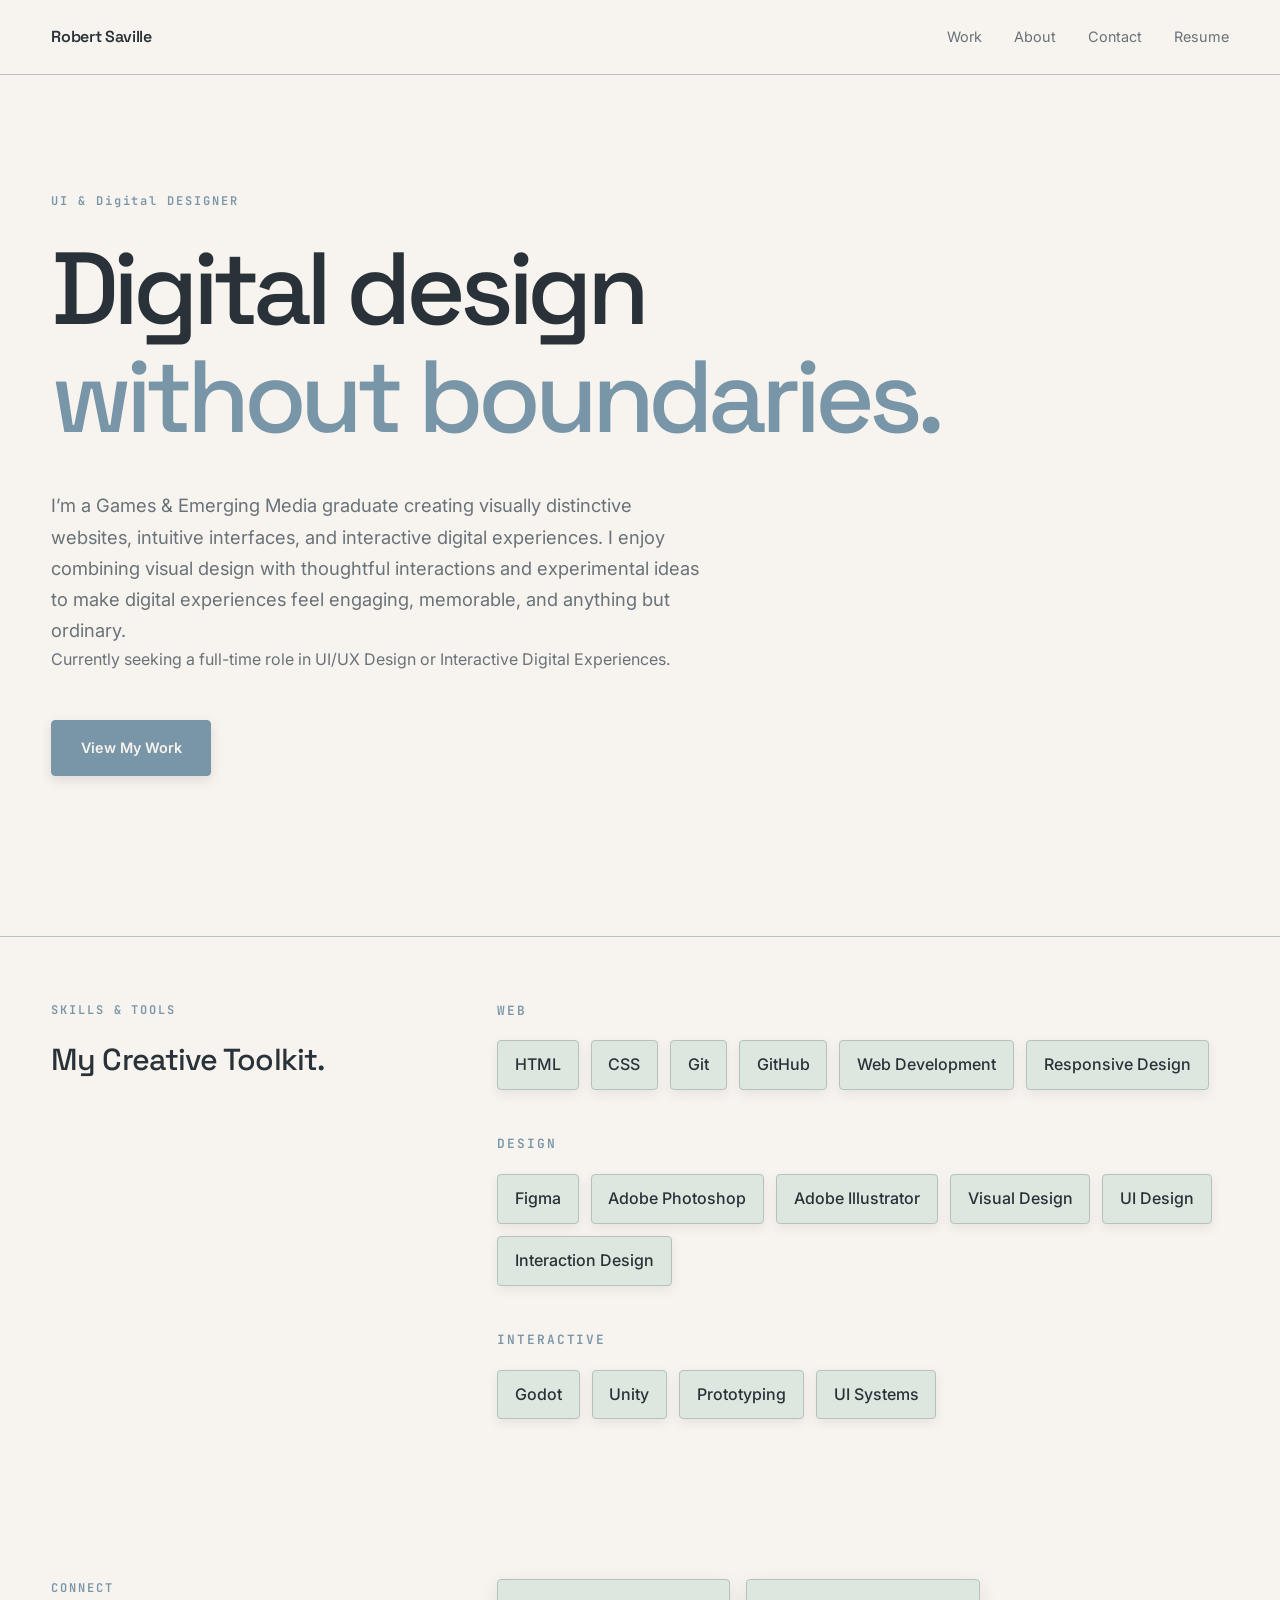
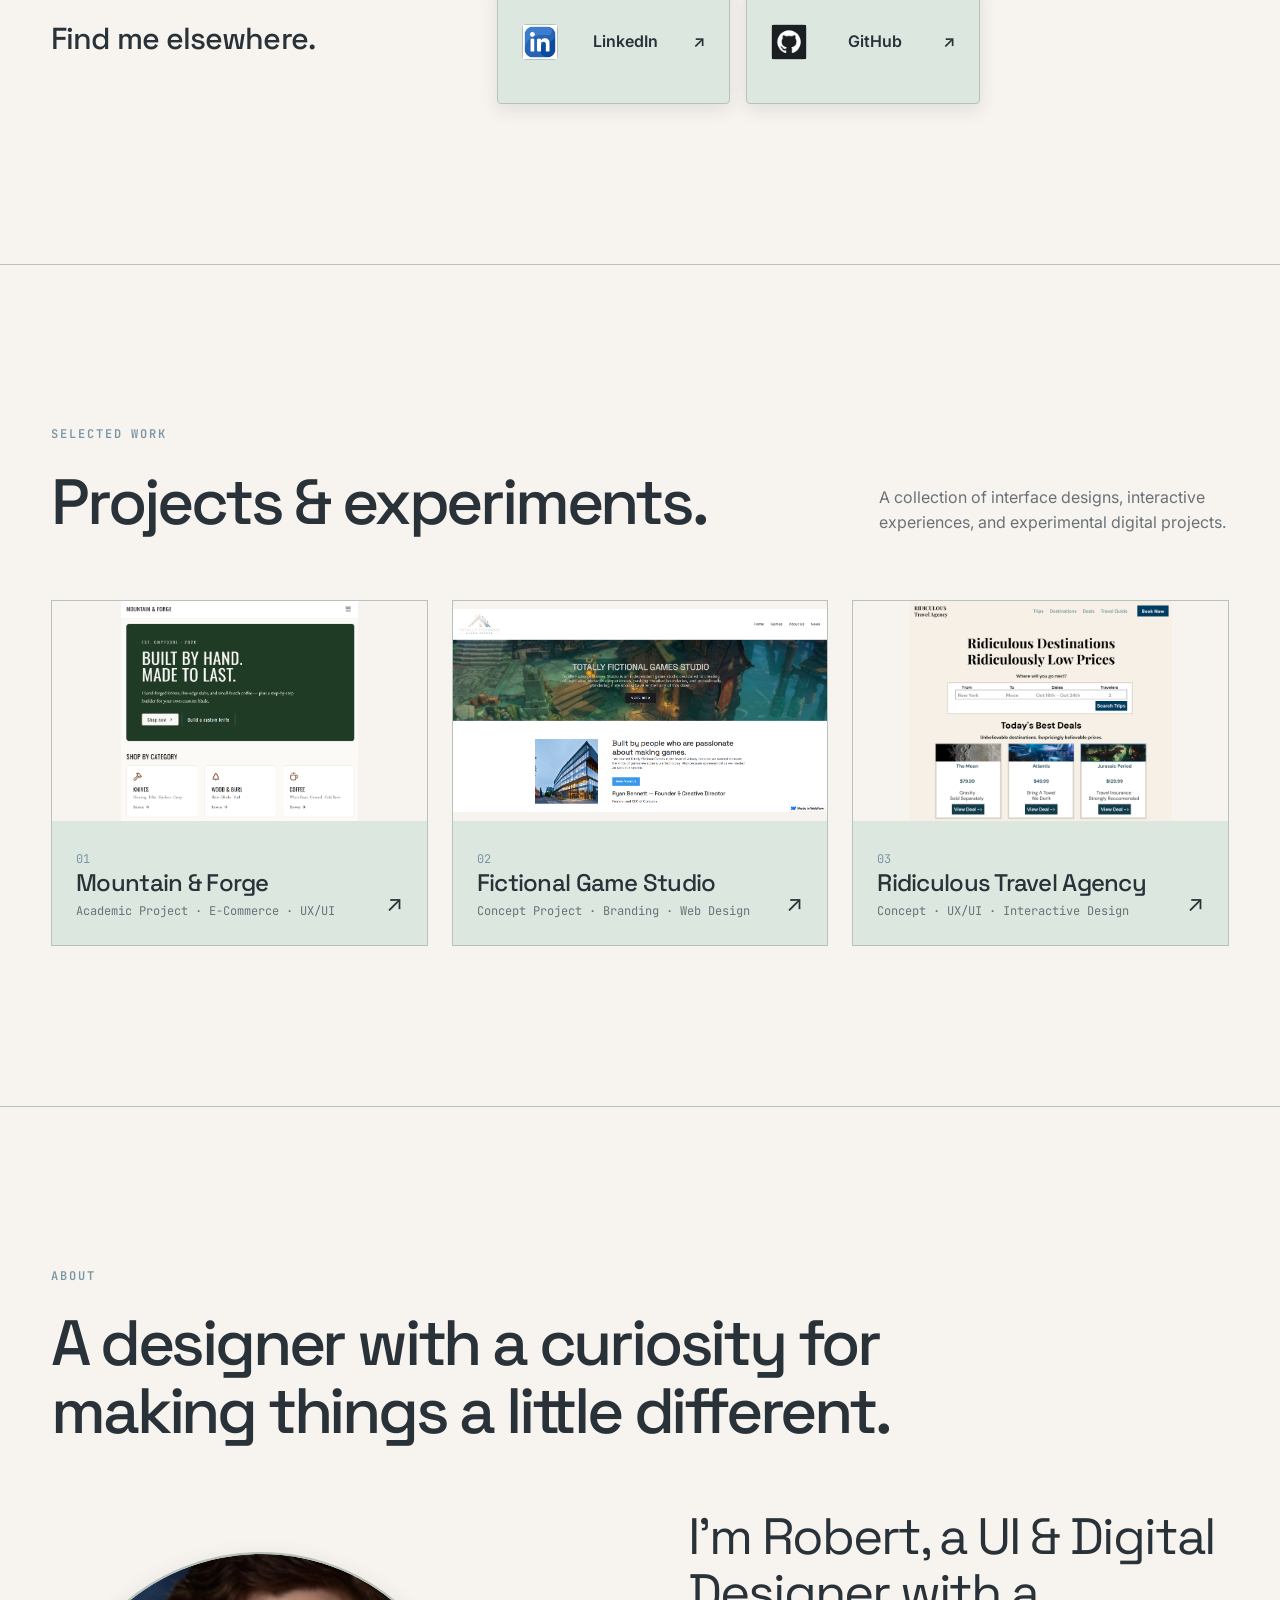
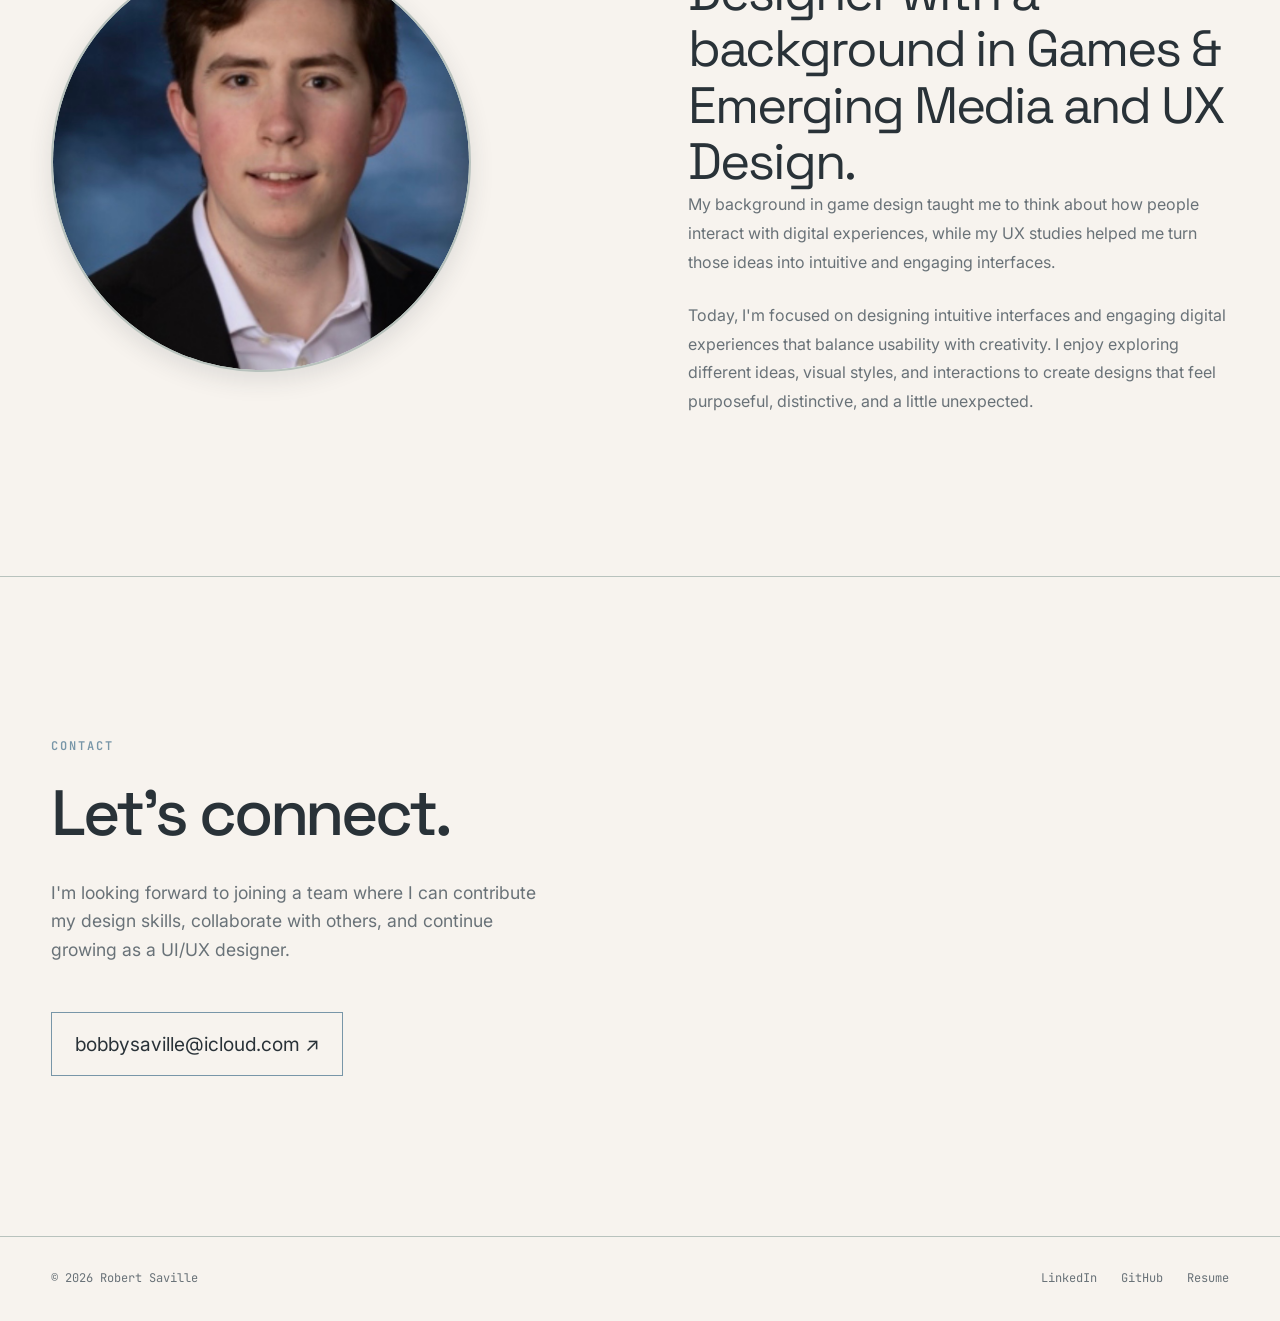
==== index.html @ 4c85213e "update sitewide" ====
<!DOCTYPE html>
<html lang="en">
<head>
    <meta charset="UTF-8">
    <meta name="viewport" content="width=device-width, initial-scale=1.0">

    <title>Robert Saville | UI & Digital Designer</title>

    <link rel="stylesheet" href="css/style.css">
</head>

<body>

    <!-- Navigation -->
    <header class="site-header">
        <nav class="nav">

            <a href="index.html" class="logo">
                Robert Saville
            </a>

            <div class="nav-links">
                <a href="#work">Work</a>
                <a href="#about">About</a>
                <a href="#contact">Contact</a>

                <a href="assets/Docs/Robert Saville Resume.docx.pdf"
                   target="_blank">
                    Resume
                </a>
            </div>

        </nav>
    </header>


    <main>

        <!-- =========================================
             HERO
             ========================================= -->

        <section class="hero">

            <div class="hero-content">

                <p class="eyebrow">
                    UI & Digital DESIGNER
                </p>

                <h1>
                    Digital design
                    <span>without boundaries.</span>
                </h1>

                <p class="hero-description">
                    I’m a Games & Emerging Media graduate creating visually distinctive websites, 
                    intuitive interfaces, and interactive digital experiences. I enjoy combining 
                    visual design with thoughtful interactions and experimental ideas to make digital 
                    experiences feel engaging, memorable, and anything but ordinary.
                </p>

                <p class="hero-availability">
                    Currently seeking a full-time role in UI/UX Design or Interactive Digital Experiences.
                </p>

                <div class="hero-actions">

                    <a href="#work" class="button button-primary">
                        View My Work
                    </a>

                </div>

            </div>

        </section>


        <!-- =========================================
             SKILLS / CONNECT
             ========================================= -->

        <section class="skills-connect">

            <div class="skills">

                <div class="skills-label">

                    <p class="eyebrow">
                        SKILLS & TOOLS
                    </p>

                    <h3>
                        My Creative Toolkit.
                    </h3>

                </div>


                <div class="skills-list">

                    <div class="skill-category">

                        <span class="skill-category-title">
                            WEB
                        </span>

                        <div class="skill-tags">
                            <span>HTML</span>
                            <span>CSS</span>
                            <span>Git</span>
                            <span>GitHub</span>
                            <span>Web Development</span>
                            <span>Responsive Design</span>
                        </div>

                    </div>


                    <div class="skill-category">

                        <span class="skill-category-title">
                            DESIGN
                        </span>

                        <div class="skill-tags">
                            <span>Figma</span>
                            <span>Adobe Photoshop</span>
                            <span>Adobe Illustrator</span>
                            <span>Visual Design</span>
                            <span>UI Design</span>
                            <span>Interaction Design</span>
                        </div>

                    </div>


                    <div class="skill-category">

                        <span class="skill-category-title">
                            INTERACTIVE
                        </span>

                        <div class="skill-tags">
                            <span>Godot</span>
                            <span>Unity</span>
                            <span>Prototyping</span>
                            <span>UI Systems</span>
                        </div>

                    </div>

                </div>

            </div>


            <!-- Connect -->

            <div class="connect">

                <div class="connect-intro">

                    <p class="eyebrow">
                        CONNECT
                    </p>

                    <h3>
                        Find me elsewhere.
                    </h3>

                </div>


                <div class="connect-links">

                    <a href="https://www.linkedin.com/in/bobby-saville/"
                       target="_blank"
                       rel="noopener noreferrer"
                       class="connect-card">

                        <span class="connect-icon">
                            <img src="assets/images/Image-Linkedin-Logo-Transparent.png"
                                 alt="LinkedIn">
                        </span>

                        <span class="connect-name">
                            LinkedIn
                        </span>

                        <span class="connect-arrow">
                            ↗
                        </span>

                    </a>


                    <a href="https://github.com/robert-saville"
                       target="_blank"
                       rel="noopener noreferrer"
                       class="connect-card">

                        <span class="connect-icon">
                            <img src="assets/images/github-6980894_960_720.png"
                                 alt="GitHub">
                        </span>

                        <span class="connect-name">
                            GitHub
                        </span>

                        <span class="connect-arrow">
                            ↗
                        </span>

                    </a>

                </div>

            </div>

        </section>


        <!-- =========================================
             SELECTED WORK
             ========================================= -->

        <section class="work" id="work">

            <div class="section-heading work-heading">

                <div>

                    <p class="eyebrow">
                        SELECTED WORK
                    </p>

                    <h2>
                        Projects & experiments.
                    </h2>

                </div>

                <p>
                    A collection of interface designs, interactive experiences, 
                    and experimental digital projects.
                </p>

            </div>


            <div class="project-grid">


                <!-- 01 — Mountain & Forge -->

                <a href="projects/blacksmith.html"
                   class="project-card">

                    <div class="work-project-image">
                        <img
                            src="assets/images/blacksmith/Screenshot 2026-09-09 153713.png"
                            alt="Mountain & Forge blacksmith website"
                        >
                    </div>

                    <div class="project-info">

                        <div>

                            <span class="project-index">
                                01
                            </span>

                            <h3>
                                Mountain & Forge
                            </h3>

                            <p>
                                Academic Project · E-Commerce · UX/UI
                            </p>

                        </div>

                        <span class="project-arrow">
                            ↗
                        </span>

                    </div>

                    <div class="project-hover">

                        <p>
                            A team-based academic project designing an
                            e-commerce experience for a local blacksmith,
                            focused on translating a traditional craft
                            business into a modern digital storefront.
                        </p>

                        <span>
                            View Case Study →
                        </span>

                    </div>

                </a>


                <!-- 02 — Fictional Game Studio -->

                <a href="projects/game-studio.html"
                   class="project-card">

                    <div class="work-project-image">
                        <img
                            src="assets/images/gamestudio/Screenshot 2026-09-14 151830.png"
                            alt="Totally Fictional Studios website"
                        >
                    </div>

                    <div class="project-info">

                        <div>

                            <span class="project-index">
                                02
                            </span>

                            <h3>
                                Fictional Game Studio
                            </h3>

                            <p>
                                Concept Project · Branding · Web Design
                            </p>

                        </div>

                        <span class="project-arrow">
                            ↗
                        </span>

                    </div>

                    <div class="project-hover">

                        <p>
                            A fictional game studio website exploring
                            brand identity, content structure, and how
                            a game company can express its personality
                            through an interactive web experience.
                        </p>

                        <span>
                            View Project →
                        </span>

                    </div>

                </a>


                
<!-- 03 — Ridiculous Travel Agency -->

<a href="projects/ridiculous-travel.html"
   class="project-card">

    <div class="work-project-image">
        <img
            src="assets/images/ridiculoustravel/Screenshot 2026-10-15 141537.png"
            alt="Ridiculous Travel Agency homepage featuring its playful travel website design"
            loading="lazy"
        >
    </div>

    <div class="project-info">

        <div>

            <span class="project-index">
                03
            </span>

            <h3>
                Ridiculous Travel Agency
            </h3>

            <p>
                Concept · UX/UI · Interactive Design
            </p>

        </div>

        <span class="project-arrow">
            ↗
        </span>

    </div>

    <div class="project-hover">

        <p>
            A playful travel website concept exploring
            how visual storytelling, unusual destinations,
            and interactive presentation can turn a simple
            travel site into an experience.
        </p>

        <span>
            Explore Project →
        </span>

    </div>

</a>


                <!-- 04 — College Observatory -->

                <a href="projects/observatory.html"
   class="project-card project-hidden">

                    <div class="work-project-image placeholder-stars">
                        <span>COMING SOON</span>
                    </div>

                    <div class="project-info">

                        <div>

                            <span class="project-index">
                                04
                            </span>

                            <h3>
                                College Observatory
                            </h3>

                            <p>
                                Web Concept · Information Design · Interactive Design
                            </p>

                        </div>

                        <span class="project-arrow">
                            ↗
                        </span>

                    </div>

                    <div class="project-hover">

                        <p>
                            A fictional college observatory website
                            exploring how astronomy, events, research,
                            and educational content can be organized
                            into an engaging public-facing experience.
                        </p>

                        <span>
                            Coming Soon →
                        </span>

                    </div>

                </a>


                <!-- 05 — Mission Control -->

                <a href="projects/mission-control.html"
   class="project-card project-hidden">

                    <div class="work-project-image placeholder-mission">
                        <span>COMING SOON</span>
                    </div>

                    <div class="project-info">

                        <div>

                            <span class="project-index">
                                05
                            </span>

                            <h3>
                                Mission Control
                            </h3>

                            <p>
                                Experimental · Dashboard · Interactive UI
                            </p>

                        </div>

                        <span class="project-arrow">
                            ↗
                        </span>

                    </div>

                    <div class="project-hover">

                        <p>
                            An experimental mission-control interface
                            exploring complex information, system states,
                            and interactive dashboard design.
                        </p>

                        <span>
                            Coming Soon →
                        </span>

                    </div>

                </a>


                <!-- 06 — In Development -->

                <a href="projects/upcoming.html"
   class="project-card project-hidden">

                    <div class="work-project-image placeholder-upcoming">
                        <span>IN DEVELOPMENT</span>
                    </div>

                    <div class="project-info">

                        <div>

                            <span class="project-index">
                                06
                            </span>

                            <h3>
                                Next Project
                            </h3>

                            <p>
                                Currently In Development
                            </p>

                        </div>

                        <span class="project-arrow">
                            +
                        </span>

                    </div>

                    <div class="project-hover">

                        <p>
                            Another project is currently
                            being developed. Check back soon.
                        </p>

                        <span>
                            In Development
                        </span>

                    </div>

                </a>


            </div>

        </section>


        <!-- =========================================
             ABOUT
             ========================================= -->

        <section class="about" id="about">

            <div class="section-heading">

                <p class="eyebrow">
                    ABOUT
                </p>

                <h2>
                    A designer with a curiosity for making things a little different.
                </h2>

            </div>


            <div class="about-content">

                <div class="about-image">

                    <img
                        src="assets/images/66edaa89-253a-4eec-8544-f1ea20b9cd88.jpg"
                        alt="Robert Saville"
                    >

                </div>


                <div class="about-copy">

                    <p class="about-lead">
                        I'm Robert, a UI & Digital Designer with a background in
                        Games & Emerging Media and UX Design.
                    </p>

                    <div class="about-text">

                        <p>
                            My background in game design taught me to think
                            about how people interact with digital experiences,
                            while my UX studies helped me turn those ideas into
                            intuitive and engaging interfaces.
                        </p>

                        <p>
                            Today, I'm focused on designing intuitive interfaces 
                            and engaging digital experiences that balance usability 
                            with creativity. I enjoy exploring different ideas, visual 
                            styles, and interactions to create designs that feel purposeful, 
                            distinctive, and a little unexpected.
                        </p>

                    </div>

                </div>

            </div>

        </section>


        <!-- =========================================
             CONTACT
             ========================================= -->

        <section class="contact" id="contact">

            <p class="eyebrow">
                CONTACT
            </p>

            <h2>
                Let's connect.
            </h2>

            <p>
                I'm looking forward to joining a team where I can 
                contribute my design skills, collaborate with others, 
                and continue growing as a UI/UX designer.
            </p>

            <a href="mailto:bobbysaville@icloud.com"
               class="contact-link">

                bobbysaville@icloud.com ↗

            </a>

        </section>

    </main>


    <!-- =========================================
         FOOTER
         ========================================= -->

    <footer class="site-footer">

        <p>
            © 2026 Robert Saville
        </p>

        <div>

            <a href="https://www.linkedin.com/in/bobby-saville/"
               target="_blank">
                LinkedIn
            </a>

            <a href="https://github.com/robert-saville"
               target="_blank">
                GitHub
            </a>

            <a href="assets/Docs/Robert Saville Resume.docx.pdf"
               target="_blank">
                Resume
            </a>

        </div>

    </footer>


    <script src="js/script.js"></script>

</body>
</html>
---- css/style.css ----
/* =========================================
   ROBERT SAVILLE — PORTFOLIO
   Global Styles
   ========================================= */

/* ---------- Fonts ---------- */

@import url('https://fonts.googleapis.com/css2?family=Inter:wght@400;500;600;700&family=JetBrains+Mono:wght@400;500;600&family=Space+Grotesk:wght@400;500;600;700&display=swap');


/* ---------- Color System ---------- */

:root {
    --background: #F7F3EE;
    --background-secondary: #DCE7DF;
    --card: #DCE7DF;
    --card-hover: #B9A9C9;

    --text-primary: #293238;
    --text-secondary: #697278;

    --accent: #7896A8;
    --accent-hover: #B9A9C9;

    --warm-accent: #C98F7A;

    --border: #B8C2BD;
    --border-hover: #7896A8;

    --project-popup: #F0ECE6;
    --project-popup-text: #293238;
    --project-popup-border: #B8C2BD;
}


/* ---------- Reset ---------- */

* {
    margin: 0;
    padding: 0;
    box-sizing: border-box;
}

html {
    scroll-behavior: smooth;
}

body {
    background: var(--background);
    color: var(--text-primary);
    font-family: 'Inter', sans-serif;
    line-height: 1.6;
}

a {
    color: inherit;
    text-decoration: none;
}

img {
    display: block;
    max-width: 100%;
}


/* ---------- Global Typography ---------- */

h1,
h2,
h3 {
    font-family: 'Space Grotesk', sans-serif;
    color: var(--text-primary);
    line-height: 1.05;
    font-weight: 500;
}

h1 {
    font-size: clamp(3.5rem, 8vw, 8rem);
    letter-spacing: -0.06em;
}

h2 {
    font-size: clamp(2.5rem, 5vw, 5rem);
    letter-spacing: -0.05em;
}

h3 {
    font-size: 1.5rem;
    letter-spacing: -0.03em;
}

p {
    color: var(--text-secondary);
}

.eyebrow {
    margin-bottom: 1.5rem;
    color: var(--accent);

    font-family: 'JetBrains Mono', monospace;
    font-size: 0.75rem;
    font-weight: 600;

    letter-spacing: 0.16em;
}


/* =========================================
   NAVIGATION
   ========================================= */

.site-header {
    position: fixed;
    top: 0;
    left: 0;

    z-index: 1000;

    width: 100%;
    padding: 1.5rem 4vw;

    background: rgba(247, 243, 238, 0.9);

    backdrop-filter: blur(16px);

    border-bottom: 1px solid var(--border);
}

.nav {
    display: flex;
    align-items: center;
    justify-content: space-between;

    max-width: 1600px;
    margin: 0 auto;
}

.logo {
    font-family: 'Space Grotesk', sans-serif;

    font-size: 1rem;
    font-weight: 600;

    letter-spacing: -0.02em;
}

.nav-links {
    display: flex;
    gap: 2rem;
}

.nav-links a {
    color: var(--text-secondary);
    font-size: 0.9rem;

    transition:
        color 0.25s ease,
        transform 0.25s ease;
}

.nav-links a:hover {
    color: var(--text-primary);
    transform: translateY(-1px);
}


/* =========================================
   GENERAL SECTIONS
   ========================================= */

section {
    max-width: 1600px;
    margin: 0 auto;

    padding: 10rem 4vw;

    border-top: 1px solid var(--border);
}

.hero {
    border-top: none;
}


/* =========================================
   HERO
   ========================================= */

.hero {
    min-height: 100vh;

    display: flex;
    align-items: center;

    padding-top: 12rem;
}

.hero-content {
    max-width: 1100px;
}

.hero h1 {
    max-width: 1100px;
}

.hero h1 span {
    display: block;
    color: var(--accent);
}

.hero-description {
    max-width: 650px;

    margin-top: 2.5rem;

    font-size: 1.15rem;
    line-height: 1.7;
}

.hero-actions {
    display: flex;
    gap: 1rem;

    margin-top: 3rem;
}


/* =========================================
   HERO BUTTONS
   ========================================= */

.button {
    display: inline-flex;

    align-items: center;
    justify-content: center;

    min-width: 160px;
    min-height: 52px;

    padding: 0.95rem 1.5rem;

    background: var(--card);

    border: 1px solid var(--border);
    border-radius: 4px;

    color: var(--text-primary);

    font-family: 'Inter', sans-serif;
    font-size: 0.9rem;
    font-weight: 600;

    box-shadow:
        0 4px 12px rgba(41, 50, 56, 0.12);

    transition:
        background 0.25s ease,
        border-color 0.25s ease,
        color 0.25s ease,
        transform 0.25s ease,
        box-shadow 0.25s ease;
}

.button:hover {
    transform: translateY(-3px);

    border-color: var(--accent);

    background: var(--card-hover);

    box-shadow:
        0 8px 20px rgba(41, 50, 56, 0.18);
}

.button-primary {
    background: var(--accent);

    color: var(--background);

    border-color: var(--accent);
}

.button-primary:hover {
    background: var(--accent-hover);

    border-color: var(--accent-hover);

    color: var(--text-primary);
}

.button-secondary {
    background: var(--card);

    color: var(--text-primary);
}

.button-secondary:hover {
    background: var(--card-hover);

    border-color: var(--accent);

    color: var(--text-primary);
}


/* =========================================
   SECTION HEADINGS
   ========================================= */

.section-heading {
    margin-bottom: 4rem;
}

.section-heading h2 {
    max-width: 850px;
}


/* =========================================
   SKILLS / CONNECT WRAPPER
   ========================================= */

.skills-connect {
    padding-top: 0;
}


/* =========================================
   SKILLS
   ========================================= */

.skills {
    display: grid;

    grid-template-columns: 1fr 2fr;

    gap: 5rem;

    margin-top: 0;

    padding-top: 4rem;
}

.skills-label h3 {
    font-size: 1.9rem;

    letter-spacing: -0.03em;
}

.skills-list {
    display: flex;

    flex-direction: column;

    gap: 2.75rem;
}

.skill-category-title {
    display: block;

    margin-bottom: 1.2rem;

    color: var(--accent);

    font-family: 'JetBrains Mono', monospace;

    font-size: 0.8rem;
    font-weight: 600;

    letter-spacing: 0.15em;
}

.skill-tags {
    display: flex;

    flex-wrap: wrap;

    gap: 0.75rem;
}

.skill-tags span {
    display: inline-flex;

    align-items: center;
    justify-content: center;

    min-height: 46px;

    padding: 0.7rem 1.05rem;

    background: var(--card);

    border: 1px solid var(--border);

    border-radius: 4px;

    color: var(--text-primary);

    font-size: 1rem;
    font-weight: 500;

    box-shadow:
        0 4px 12px rgba(41, 50, 56, 0.08);

    transition:
        background 0.25s ease,
        border-color 0.25s ease,
        color 0.25s ease,
        transform 0.25s ease,
        box-shadow 0.25s ease;
}

.skill-tags span:hover {
    background: var(--card-hover);

    border-color: var(--accent);

    color: var(--text-primary);

    transform: translateY(-2px);

    box-shadow:
        0 7px 16px rgba(41, 50, 56, 0.14);
}


/* =========================================
   CONNECT
   ========================================= */

.connect {
    display: grid;

    grid-template-columns: 1fr 2fr;

    gap: 5rem;

    margin-top: 6rem;

    padding-top: 4rem;
}

.connect h3 {
    font-size: 1.9rem;

    letter-spacing: -0.03em;
}

.connect-links {
    display: grid;

    grid-template-columns: repeat(3, 1fr);

    gap: 1rem;
}

.connect-links a {
    min-height: 125px;

    display: flex;

    align-items: center;
    justify-content: space-between;

    padding: 1.5rem;

    background: var(--card);

    border: 1px solid var(--border);

    border-radius: 4px;

    color: var(--text-primary);

    font-size: 1rem;
    font-weight: 600;

    box-shadow:
        0 6px 18px rgba(41, 50, 56, 0.10);

    transition:
        background 0.25s ease,
        border-color 0.25s ease,
        color 0.25s ease,
        transform 0.25s ease,
        box-shadow 0.25s ease;
}

.connect-links a:hover {
    background: var(--card-hover);

    border-color: var(--accent);

    color: var(--text-primary);

    transform: translateY(-3px);

    box-shadow:
        0 10px 24px rgba(41, 50, 56, 0.16);
}


/* ---------- Connect Icons ---------- */

.connect-icon {
    width: 36px;
    height: 36px;

    display: flex;

    align-items: center;
    justify-content: center;

    background: var(--background);

    border: 1px solid var(--border);

    border-radius: 4px;

    color: var(--accent);

    font-family: 'JetBrains Mono', monospace;

    font-size: 0.7rem;
}


/* =========================================
   SELECTED WORK
   ========================================= */

.work-heading {
    display: flex;

    align-items: flex-end;
    justify-content: space-between;

    gap: 3rem;
}

.work-heading > p {
    max-width: 350px;
}


/* ---------- Project Grid ---------- */

.project-grid {
    display: grid;

    grid-template-columns: repeat(3, minmax(0, 1fr));

    gap: 1.5rem;

    width: 100%;
}

.project-card {
    position: relative;

    display: block;

    min-width: 0;

    overflow: hidden;

    background: var(--card);

    border: 1px solid var(--border);

    transition:
        border-color 0.25s ease,
        transform 0.25s ease;
}

.project-card:hover {
    border-color: var(--accent);
}


/* ---------- Homepage Project Images ---------- */

.work-project-image {
    position: relative;

    width: 100%;
    height: 220px;

    overflow: hidden;

    display: flex;

    align-items: center;
    justify-content: center;

    background: var(--background);

    transition:
        transform 0.6s cubic-bezier(0.2, 0.7, 0.2, 1);
}

.work-project-image img {
    width: 100%;
    height: 100%;

    display: block;

    object-fit: contain;
}

.project-card:hover .work-project-image {
    transform: scale(1.025);
}


/* ---------- Project Info ---------- */

.project-info {
    position: relative;

    z-index: 2;

    display: flex;

    align-items: flex-end;
    justify-content: space-between;

    padding: 1.5rem;

    background: var(--card);
}

.project-index {
    color: var(--accent);

    font-family: 'JetBrains Mono', monospace;

    font-size: 0.75rem;
}

.project-info p {
    margin-top: 0.4rem;

    font-family: 'JetBrains Mono', monospace;

    font-size: 0.75rem;
}

.project-arrow {
    font-size: 1.4rem;

    transition:
        transform 0.25s ease;
}

.project-card:hover .project-arrow {
    transform: translate(3px, -3px);
}


/* =========================================
   PROJECT HOVER POPUP
   ========================================= */

.project-hover {
    position: absolute;

    left: 1rem;
    right: 1rem;
    bottom: 5.5rem;

    z-index: 5;

    max-width: 400px;

    padding: 1.5rem;

    background: var(--project-popup);

    border: 1px solid var(--project-popup-border);

    border-radius: 4px;

    box-shadow:
        0 12px 30px rgba(41, 50, 56, 0.18);

    backdrop-filter: blur(12px);

    opacity: 0;

    transform: translateY(12px);

    transition:
        opacity 0.3s ease,
        transform 0.3s ease;
}

.project-card:hover .project-hover {
    opacity: 1;

    transform: translateY(0);
}

.project-hover p {
    margin-bottom: 1rem;

    color: var(--project-popup-text);

    font-size: 0.85rem;

    line-height: 1.6;
}

.project-hover span {
    color: var(--warm-accent);

    font-family: 'JetBrains Mono', monospace;

    font-size: 0.75rem;
    font-weight: 600;
}


/* ---------- Project Placeholders ---------- */

.placeholder-blacksmith {
    background:
        linear-gradient(
            135deg,
            #C98F7A,
            #DCE7DF
        );
}

.placeholder-game {
    background:
        linear-gradient(
            135deg,
            #B9A9C9,
            #DCE7DF
        );
}

.placeholder-stars {
    background:
        radial-gradient(
            circle at 50% 40%,
            #7896A8,
            #F7F3EE 65%
        );
}

.placeholder-space {
    background:
        radial-gradient(
            circle at 70% 30%,
            #B9A9C9,
            #F7F3EE 65%
        );
}

.placeholder-mission {
    background:
        linear-gradient(
            135deg,
            #7896A8,
            #DCE7DF
        );
}

.placeholder-upcoming {
    background:
        repeating-linear-gradient(
            45deg,
            #DCE7DF,
            #DCE7DF 10px,
            #B9A9C9 10px,
            #B9A9C9 20px
        );
}


/* =========================================
   ABOUT
   ========================================= */

.about-image {
    width: min(100%, 420px);

    aspect-ratio: 1 / 1;

    display: flex;

    align-items: center;
    justify-content: center;

    background: var(--card);

    border: 2px solid var(--border);

    border-radius: 50%;

    overflow: hidden;

    box-shadow:
        0 8px 24px rgba(41, 50, 56, 0.12);
}

.about-image img {
    width: 100%;
    height: 100%;

    object-fit: cover;

    border-radius: 50%;
}

.about-content {
    display: grid;

    grid-template-columns: 1fr 1fr;

    gap: 6rem;

    align-items: center;
}

.about-lead {
    color: var(--text-primary);

    font-family: 'Space Grotesk', sans-serif;

    font-size: clamp(2rem, 4vw, 4rem);

    line-height: 1.1;

    letter-spacing: -0.04em;
}

.about-text {
    max-width: 600px;
}

.about-text p {
    font-size: 1rem;

    line-height: 1.8;
}

.about-text p + p {
    margin-top: 1.5rem;
}


/* =========================================
   CONTACT
   ========================================= */

.contact {
    min-height: 70vh;

    display: flex;

    flex-direction: column;

    justify-content: center;
}

.contact h2 {
    max-width: 900px;
}

.contact > p:not(.eyebrow) {
    max-width: 500px;

    margin-top: 2rem;

    font-size: 1.1rem;
}

.contact-link {
    width: fit-content;

    margin-top: 3rem;

    padding: 1rem 1.4rem;

    background: transparent;

    border: 1px solid var(--accent);

    color: var(--text-primary);

    font-size: 1.2rem;

    transition:
        color 0.25s ease,
        background 0.25s ease,
        transform 0.25s ease;
}

.contact-link:hover {
    background: var(--accent);

    color: var(--background);

    transform: translateY(-2px);
}


/* =========================================
   FOOTER
   ========================================= */

.site-footer {
    display: flex;

    align-items: center;
    justify-content: space-between;

    padding: 2rem 4vw;

    border-top: 1px solid var(--border);
}

.site-footer p,
.site-footer a {
    font-family: 'JetBrains Mono', monospace;

    font-size: 0.75rem;

    color: var(--text-secondary);
}

.site-footer div {
    display: flex;

    gap: 1.5rem;
}

.site-footer a:hover {
    color: var(--text-primary);
}


/* =========================================
   RESPONSIVE
   ========================================= */

@media (max-width: 900px) {

    .skills,
    .connect {
        grid-template-columns: 1fr;

        gap: 2.5rem;
    }

    .connect-links {
        grid-template-columns: repeat(3, 1fr);
    }

    .about-content {
        grid-template-columns: 1fr;

        gap: 3rem;
    }

    .about-image {
        width: min(100%, 400px);

        margin: 0 auto;
    }

    .work-heading {
        display: block;
    }

    .work-heading > p {
        margin-top: 2rem;
    }

}


/* =========================================
   MOBILE
   ========================================= */

@media (max-width: 600px) {

    .site-header {
        padding: 1.2rem 5vw;
    }

    .nav-links {
        gap: 1rem;
    }

    .nav-links a {
        font-size: 0.75rem;
    }

    .nav-links a:nth-child(3) {
        display: none;
    }

    section {
        padding: 7rem 5vw;
    }

    .hero {
        padding-top: 10rem;
    }

    .hero-actions {
        flex-direction: column;

        align-items: flex-start;
    }

    .button {
        width: 100%;
    }

    .project-grid {
        grid-template-columns: 1fr;
    }

    .work-project-image {
        height: 220px;
    }

    .project-hover {
        display: none;
    }

    .connect-links {
        grid-template-columns: 1fr;
    }

    .about-image {
        width: min(100%, 350px);

        aspect-ratio: 1 / 1;

        margin: 0 auto 3rem;
    }

    .site-footer {
        flex-direction: column;

        align-items: flex-start;

        gap: 1rem;
    }

}


/* =========================================
   PROJECT CASE STUDY PAGES
   ========================================= */

.project-container {
    width: 90%;
    max-width: 1200px;
    margin: 0 auto;
}


/* =========================================
   PROJECT HERO
   ========================================= */

.project-hero {
    padding: 140px 0 110px;
}

.project-eyebrow {
    font-size: 0.8rem;
    font-weight: 700;

    letter-spacing: 0.15em;

    text-transform: uppercase;

    color: var(--accent);

    margin-bottom: 20px;
}

.project-hero h1 {
    font-size: clamp(3.5rem, 9vw, 8rem);

    line-height: 0.9;

    margin-bottom: 35px;

    max-width: 1000px;
}

.project-intro {
    max-width: 760px;

    font-size: 1.25rem;

    line-height: 1.75;

    color: var(--text-secondary);
}

.project-hero-image {
    width: 100%;

    margin-top: 70px;

    border-radius: 16px;

    display: block;
}


/* =========================================
   CASE STUDY SECTIONS
   ========================================= */

.project-section {
    padding: 110px 0;

    border-top: 1px solid var(--border);
}

.project-section h2 {
    max-width: 900px;

    font-size: clamp(2.2rem, 5vw, 4.5rem);

    line-height: 1.02;

    margin-bottom: 35px;
}

.project-section h3 {
    font-size: 1.4rem;

    margin-bottom: 15px;
}

.project-section > .project-container > p:not(.project-eyebrow) {
    max-width: 780px;

    font-size: 1.08rem;

    line-height: 1.85;

    color: var(--text-secondary);
}

.project-lead {
    max-width: 850px !important;

    font-size: 1.25rem !important;

    line-height: 1.75 !important;
}


/* =========================================
   PROJECT META
   ========================================= */

.project-meta {
    display: grid;

    grid-template-columns: repeat(3, 1fr);

    gap: 25px;

    margin-top: 65px;
}

.project-meta-item {
    padding-top: 20px;

    border-top: 1px solid var(--border);
}

.project-meta-item h3 {
    font-size: 0.75rem;

    text-transform: uppercase;

    letter-spacing: 0.12em;

    color: var(--text-secondary);

    margin-bottom: 10px;
}

.project-meta-item p {
    margin: 0;

    font-size: 1rem;

    line-height: 1.5;
}


/* =========================================
   ROLE CARDS
   ========================================= */

.role-grid {
    display: grid;

    grid-template-columns: repeat(2, 1fr);

    gap: 20px;

    margin-top: 60px;
}

.role-card {
    padding: 32px;

    border: 1px solid var(--border);

    border-radius: 12px;

    background: var(--card);
}

.role-card h3 {
    margin-bottom: 12px;
}

.role-card p {
    color: var(--text-secondary);

    line-height: 1.65;

    margin: 0;
}


/* =========================================
   DESIGN SYSTEM
   ========================================= */

.design-system {
    margin-top: 65px;
}

.design-system-block {
    padding: 45px 0;

    border-top: 1px solid var(--border);
}

.design-system-block:first-child {
    border-top: none;

    padding-top: 0;
}

.design-system-block p {
    max-width: 750px;

    color: var(--text-secondary);

    line-height: 1.8;
}


/* =========================================
   COLOR PALETTE
   ========================================= */

.palette-display {
    display: flex;

    width: 100%;

    min-height: 180px;

    margin: 45px 0 35px;

    border-radius: 14px;

    overflow: hidden;

    border: 1px solid var(--border);
}

.palette-color {
    flex: 1;

    min-height: 180px;
}

.palette-labels {
    display: grid;

    grid-template-columns: repeat(5, 1fr);

    gap: 15px;

    margin-bottom: 45px;
}

.palette-label {
    font-size: 0.8rem;

    line-height: 1.5;

    color: var(--text-secondary);
}


/* =========================================
   COLOR WHEEL
   ========================================= */

.color-wheel {
    width: 100%;

    max-width: 700px;

    margin: 55px auto 0;

    display: block;

    border-radius: 12px;
}


/* =========================================
   TYPOGRAPHY SHOWCASE
   ========================================= */

.typography-showcase {
    margin-top: 55px;

    padding: 50px;

    border: 1px solid var(--border);

    border-radius: 14px;

    background: var(--card);
}

.type-label {
    display: block;

    font-size: 0.75rem;

    text-transform: uppercase;

    letter-spacing: 0.12em;

    color: var(--text-secondary);

    margin-bottom: 20px;
}

.type-heading-example {
    font-size: clamp(2.5rem, 6vw, 5rem);

    line-height: 0.95;

    margin-bottom: 50px;
}

.type-body-example {
    max-width: 650px;

    font-size: 1.1rem;

    line-height: 1.8;

    color: var(--text-secondary);
}


/* =========================================
   PROJECT IMAGES
   ========================================= */

.project-image-grid {
    display: grid;

    grid-template-columns: repeat(2, 1fr);

    gap: 25px;

    margin-top: 60px;
}

.project-image-grid img,
.project-image {
    width: 100%;

    height: auto;

    display: block;

    border-radius: 12px;
}

.project-image {
    margin-top: 55px;
}


/* =========================================
   FULL WIDTH IMAGE
   ========================================= */

.project-image-full {
    width: 100%;

    display: block;

    margin-top: 60px;

    border-radius: 14px;
}


/* =========================================
   IMAGE CAPTIONS
   ========================================= */

.image-caption {
    margin-top: 12px;

    font-size: 0.85rem;

    line-height: 1.5;

    color: var(--text-secondary);
}


/* =========================================
   DESIGN DOCUMENT GRID
   ========================================= */

.document-grid {
    display: grid;

    grid-template-columns: repeat(3, 1fr);

    gap: 20px;

    margin-top: 60px;
}

.document-grid img {
    width: 100%;

    display: block;

    border-radius: 10px;

    border: 1px solid var(--border);
}


/* =========================================
   FINAL WEBSITE SHOWCASE
   ========================================= */

.website-showcase {
    margin-top: 65px;
}

.website-showcase img {
    width: 100%;

    display: block;

    border-radius: 14px;
}


/* =========================================
   PHONE VIDEO MOCKUP
   ========================================= */

.mobile-showcase {
    display: flex;

    align-items: center;
    justify-content: center;

    gap: 80px;

    margin-top: 80px;
}

.mobile-showcase-text {
    flex: 1;

    max-width: 450px;
}

.mobile-showcase-text p {
    color: var(--text-secondary);

    line-height: 1.8;
}

.phone-mockup {
    position: relative;

    width: min(380px, 75vw);

    flex-shrink: 0;
}

.phone-mockup video {
    position: absolute;

    top: 2%;
    left: 5%;

    width: 90%;
    height: 96%;

    object-fit: cover;

    border-radius: 32px;

    z-index: 1;
}

.phone-mockup img {
    position: relative;

    width: 100%;

    height: auto;

    display: block;

    z-index: 2;
}


/* =========================================
   BUTTON
   ========================================= */

.project-button {
    display: inline-block;

    margin-top: 35px;

    padding: 14px 24px;

    border: 1px solid var(--border);

    border-radius: 999px;

    color: var(--text-primary);

    text-decoration: none;

    font-weight: 600;

    transition: 0.2s ease;
}

.project-button:hover {
    background: var(--accent);

    color: white;
}


/* =========================================
   REFLECTION
   ========================================= */

.reflection-box {
    max-width: 850px;

    padding: 45px;

    border-radius: 14px;

    background: var(--card);

    border: 1px solid var(--border);
}

.reflection-box p {
    color: var(--text-secondary);

    line-height: 1.85;

    margin: 0;
}


/* =========================================
   CASE STUDY MOBILE
   ========================================= */

@media (max-width: 768px) {

    .project-hero {
        padding: 100px 0 75px;
    }

    .project-section {
        padding: 75px 0;
    }

    .project-container {
        width: 88%;
    }

    .project-meta {
        grid-template-columns: 1fr;

        gap: 30px;

        margin-top: 45px;
    }

    .role-grid {
        grid-template-columns: 1fr;

        margin-top: 45px;
    }

    .project-image-grid {
        grid-template-columns: 1fr;

        gap: 20px;
    }

    .document-grid {
        grid-template-columns: 1fr;
    }

    .palette-display {
        min-height: 120px;
    }

    .palette-color {
        min-height: 120px;
    }

    .palette-labels {
        grid-template-columns: 1fr 1fr;
    }

    .typography-showcase {
        padding: 30px;
    }

    .mobile-showcase {
        flex-direction: column;

        gap: 50px;

        margin-top: 60px;
    }

    .mobile-showcase-text {
        max-width: none;
    }

    .phone-mockup {
        width: min(350px, 80vw);
    }

    .reflection-box {
        padding: 30px;
    }

}


/* =========================================
   HOMEPAGE PROJECT GRID FINAL RULES
   ========================================= */

.work .project-grid {
    display: grid;

    grid-template-columns: repeat(3, minmax(0, 1fr));

    gap: 1.5rem;
}

.work .project-card {
    min-width: 0;
}

@media (max-width: 600px) {

    .work .project-grid {
        grid-template-columns: 1fr;
    }

}

.website-showcase {
    display: grid;
    grid-template-columns: 1.5fr 1fr;
    gap: 3rem;
    align-items: center;
    margin-top: 3rem;
}

.computer-showcase {
    display: flex;
    align-items: center;
    justify-content: center;
}

.computer-showcase img {
    width: 100%;
    max-width: 550px;
    height: auto;
    display: block;
}

.website-showcase {
    display: grid;
    grid-template-columns: 1.5fr 1fr;
    gap: 3rem;
    align-items: center;
    margin-top: 3rem;
}

.computer-showcase {
    display: flex;
    align-items: center;
    justify-content: center;
}

.computer-mockup {
    position: relative;
    width: 100%;
    max-width: 550px;
}

.computer-mockup img {
    position: relative;
    z-index: 2;
    width: 100%;
    height: auto;
    display: block;
}

.computer-mockup video {
    position: absolute;
    z-index: 1;

    top: 8%;
    left: 8%;
    width: 84%;
    height: 70%;

    object-fit: cover;
}
.project-hidden {
    display: none;
}
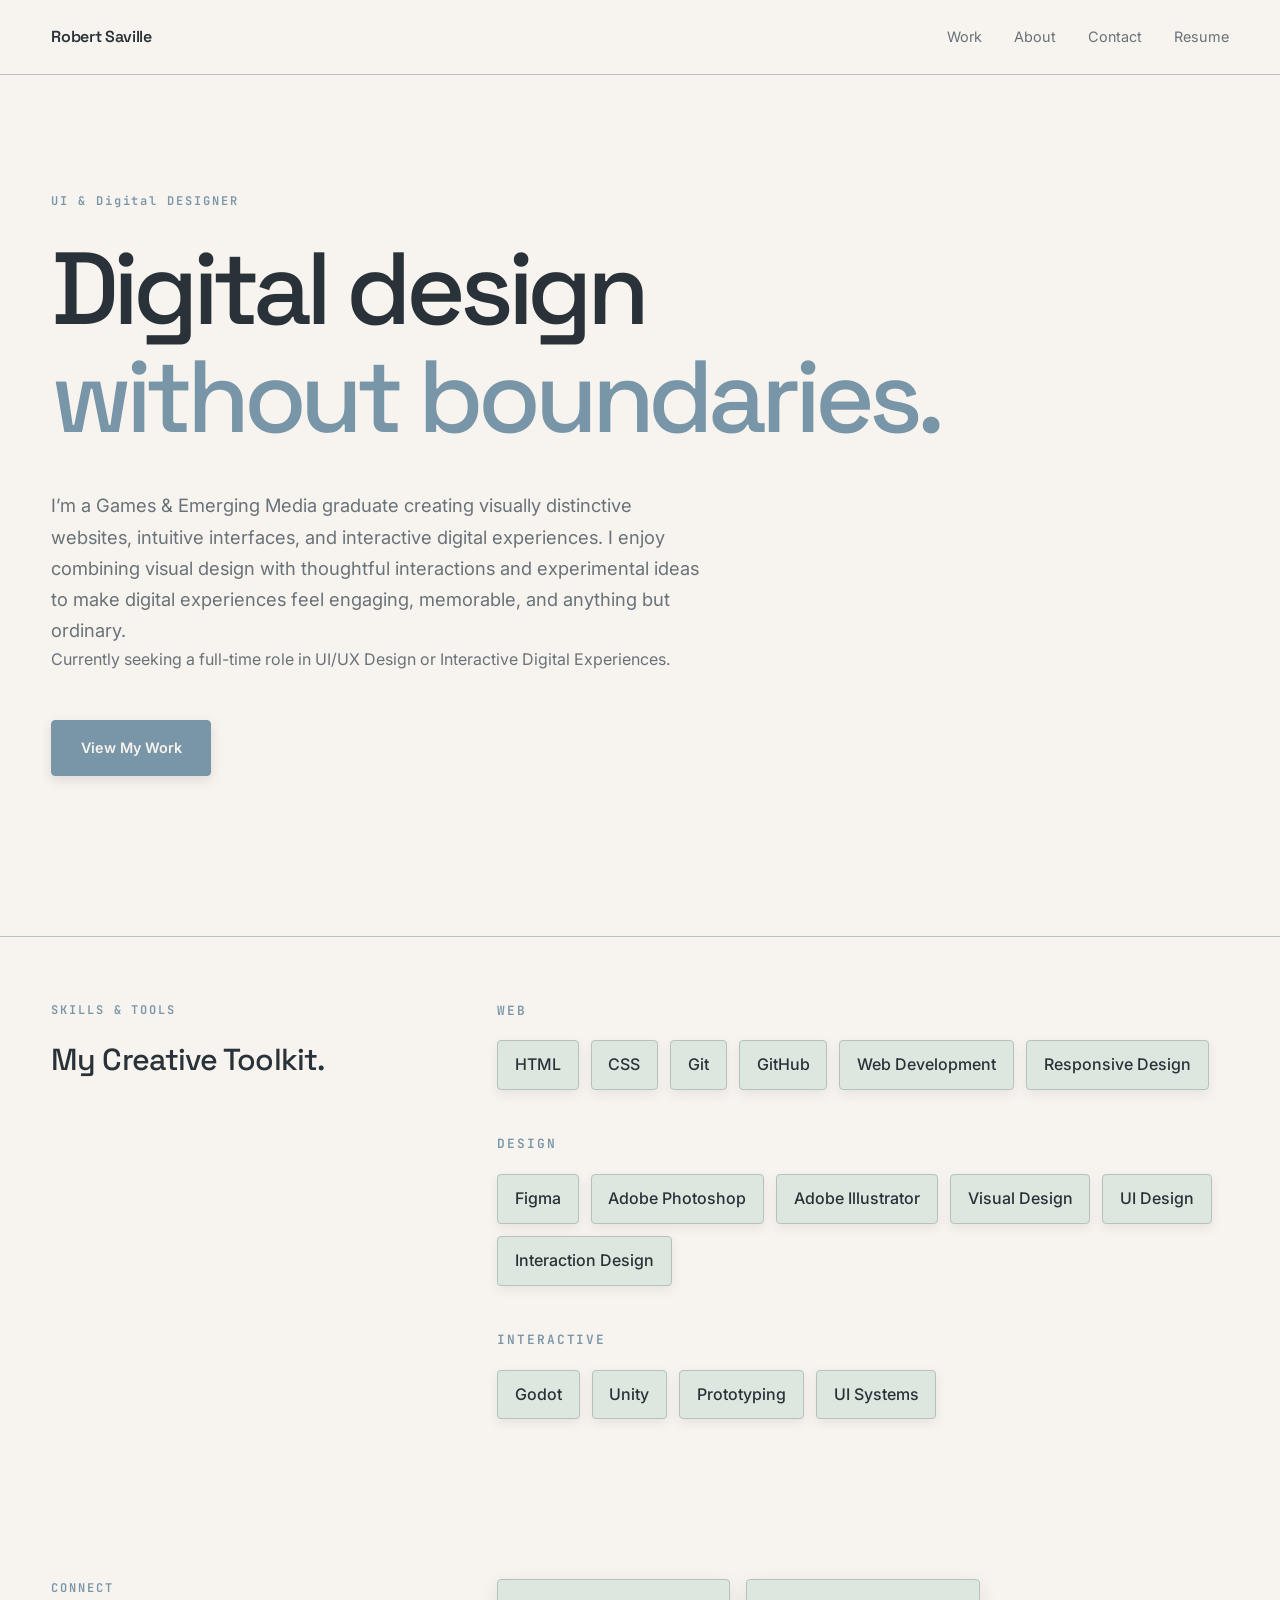
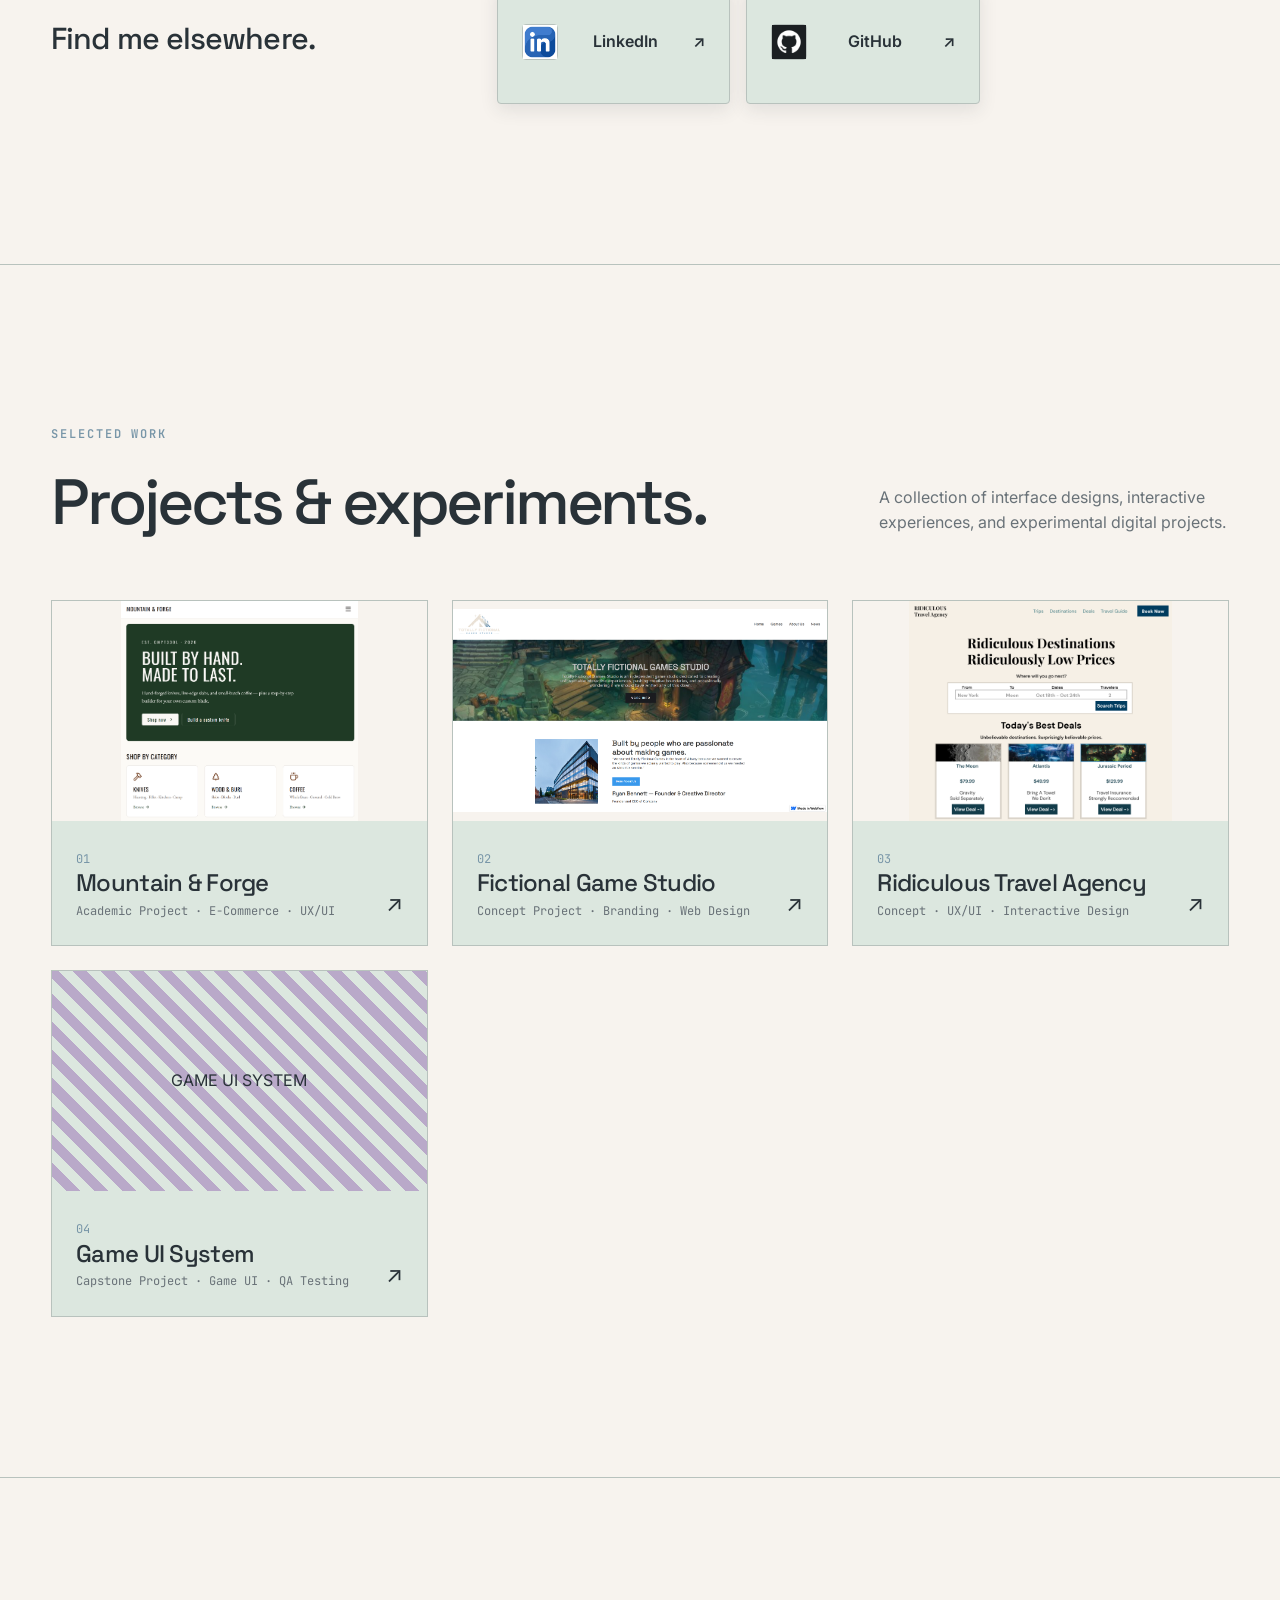
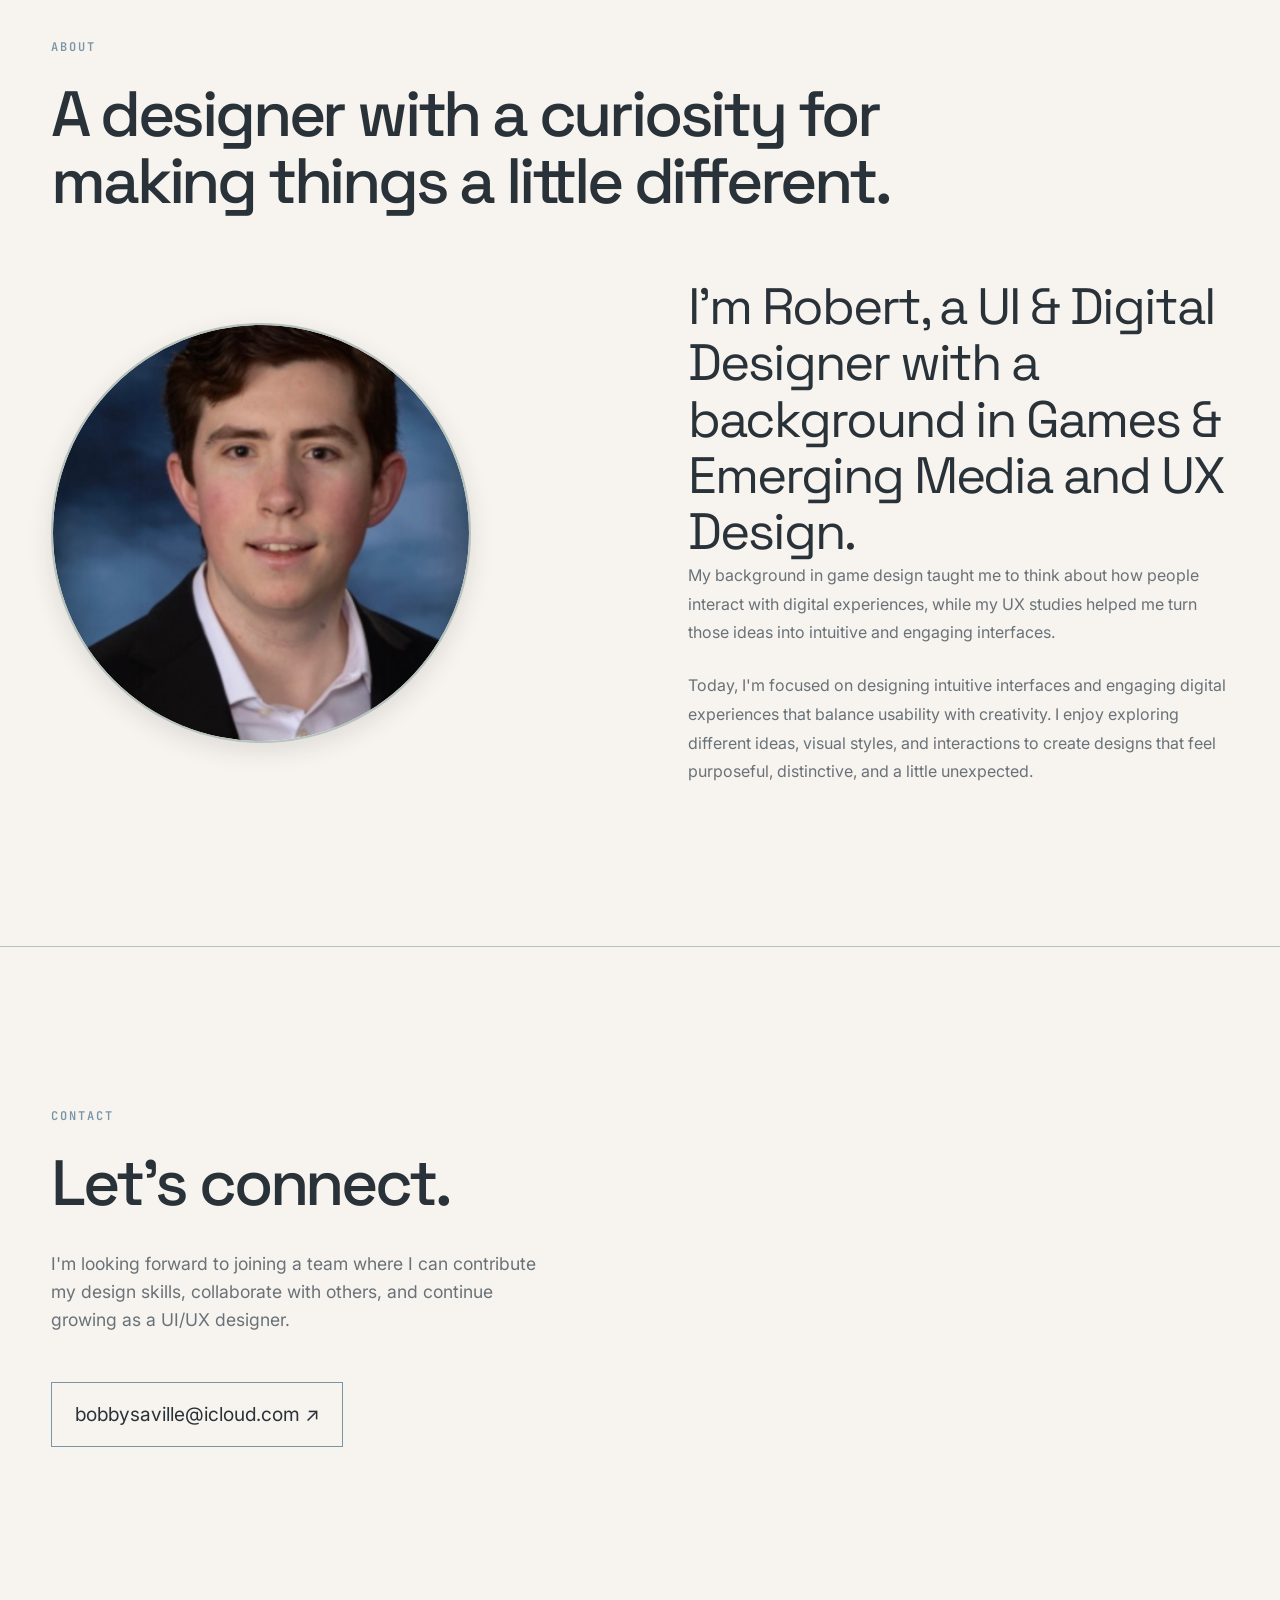
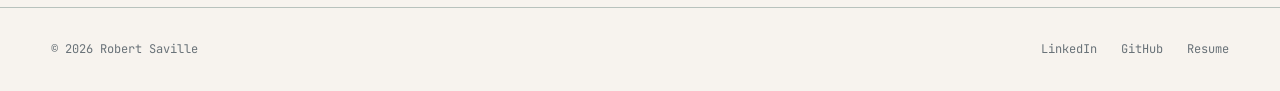
==== commit bffccc4e: "update site" ====
--- a/index.html
+++ b/index.html
@@ -362,66 +362,116 @@
                 </a>
 
 
-                
-<!-- 03 — Ridiculous Travel Agency -->
-
-<a href="projects/ridiculous-travel.html"
-   class="project-card">
-
-    <div class="work-project-image">
-        <img
-            src="assets/images/ridiculoustravel/Screenshot 2026-10-15 141537.png"
-            alt="Ridiculous Travel Agency homepage featuring its playful travel website design"
-            loading="lazy"
-        >
-    </div>
-
-    <div class="project-info">
-
-        <div>
-
-            <span class="project-index">
-                03
-            </span>
-
-            <h3>
-                Ridiculous Travel Agency
-            </h3>
-
-            <p>
-                Concept · UX/UI · Interactive Design
-            </p>
-
-        </div>
-
-        <span class="project-arrow">
-            ↗
-        </span>
-
-    </div>
-
-    <div class="project-hover">
-
-        <p>
-            A playful travel website concept exploring
-            how visual storytelling, unusual destinations,
-            and interactive presentation can turn a simple
-            travel site into an experience.
-        </p>
-
-        <span>
-            Explore Project →
-        </span>
-
-    </div>
-
-</a>
-
-
-                <!-- 04 — College Observatory -->
+                <!-- 03 — Ridiculous Travel Agency -->
+
+                <a href="projects/ridiculous-travel.html"
+                   class="project-card">
+
+                    <div class="work-project-image">
+                        <img
+                            src="assets/images/ridiculoustravel/Screenshot 2026-10-15 141537.png"
+                            alt="Ridiculous Travel Agency homepage featuring its playful travel website design"
+                            loading="lazy"
+                        >
+                    </div>
+
+                    <div class="project-info">
+
+                        <div>
+
+                            <span class="project-index">
+                                03
+                            </span>
+
+                            <h3>
+                                Ridiculous Travel Agency
+                            </h3>
+
+                            <p>
+                                Concept · UX/UI · Interactive Design
+                            </p>
+
+                        </div>
+
+                        <span class="project-arrow">
+                            ↗
+                        </span>
+
+                    </div>
+
+                    <div class="project-hover">
+
+                        <p>
+                            A playful travel website concept exploring
+                            how visual storytelling, unusual destinations,
+                            and interactive presentation can turn a simple
+                            travel site into an experience.
+                        </p>
+
+                        <span>
+                            Explore Project →
+                        </span>
+
+                    </div>
+
+                </a>
+
+
+                <!-- 04 — Game UI System -->
+
+                <a href="projects/gameuisystem.html"
+                   class="project-card">
+
+                    <div class="work-project-image placeholder-upcoming">
+                        <span>GAME UI SYSTEM</span>
+                    </div>
+
+                    <div class="project-info">
+
+                        <div>
+
+                            <span class="project-index">
+                                04
+                            </span>
+
+                            <h3>
+                                Game UI System
+                            </h3>
+
+                            <p>
+                                Capstone Project · Game UI · QA Testing
+                            </p>
+
+                        </div>
+
+                        <span class="project-arrow">
+                            ↗
+                        </span>
+
+                    </div>
+
+                    <div class="project-hover">
+
+                        <p>
+                            An in-game UI design project for Isles of Ethor,
+                            a Unity-based puzzle game. Explores interface
+                            components, interactive states, gameplay feedback,
+                            and prototype testing.
+                        </p>
+
+                        <span>
+                            View Project →
+                        </span>
+
+                    </div>
+
+                </a>
+
+
+                <!-- 05 — College Observatory -->
 
                 <a href="projects/observatory.html"
-   class="project-card project-hidden">
+                   class="project-card project-hidden">
 
                     <div class="work-project-image placeholder-stars">
                         <span>COMING SOON</span>
@@ -432,7 +482,7 @@
                         <div>
 
                             <span class="project-index">
-                                04
+                                05
                             </span>
 
                             <h3>
@@ -469,10 +519,10 @@
                 </a>
 
 
-                <!-- 05 — Mission Control -->
+                <!-- 06 — Mission Control -->
 
                 <a href="projects/mission-control.html"
-   class="project-card project-hidden">
+                   class="project-card project-hidden">
 
                     <div class="work-project-image placeholder-mission">
                         <span>COMING SOON</span>
@@ -483,7 +533,7 @@
                         <div>
 
                             <span class="project-index">
-                                05
+                                06
                             </span>
 
                             <h3>
@@ -512,55 +562,6 @@
 
                         <span>
                             Coming Soon →
-                        </span>
-
-                    </div>
-
-                </a>
-
-
-                <!-- 06 — In Development -->
-
-                <a href="projects/upcoming.html"
-   class="project-card project-hidden">
-
-                    <div class="work-project-image placeholder-upcoming">
-                        <span>IN DEVELOPMENT</span>
-                    </div>
-
-                    <div class="project-info">
-
-                        <div>
-
-                            <span class="project-index">
-                                06
-                            </span>
-
-                            <h3>
-                                Next Project
-                            </h3>
-
-                            <p>
-                                Currently In Development
-                            </p>
-
-                        </div>
-
-                        <span class="project-arrow">
-                            +
-                        </span>
-
-                    </div>
-
-                    <div class="project-hover">
-
-                        <p>
-                            Another project is currently
-                            being developed. Check back soon.
-                        </p>
-
-                        <span>
-                            In Development
                         </span>
 
                     </div>
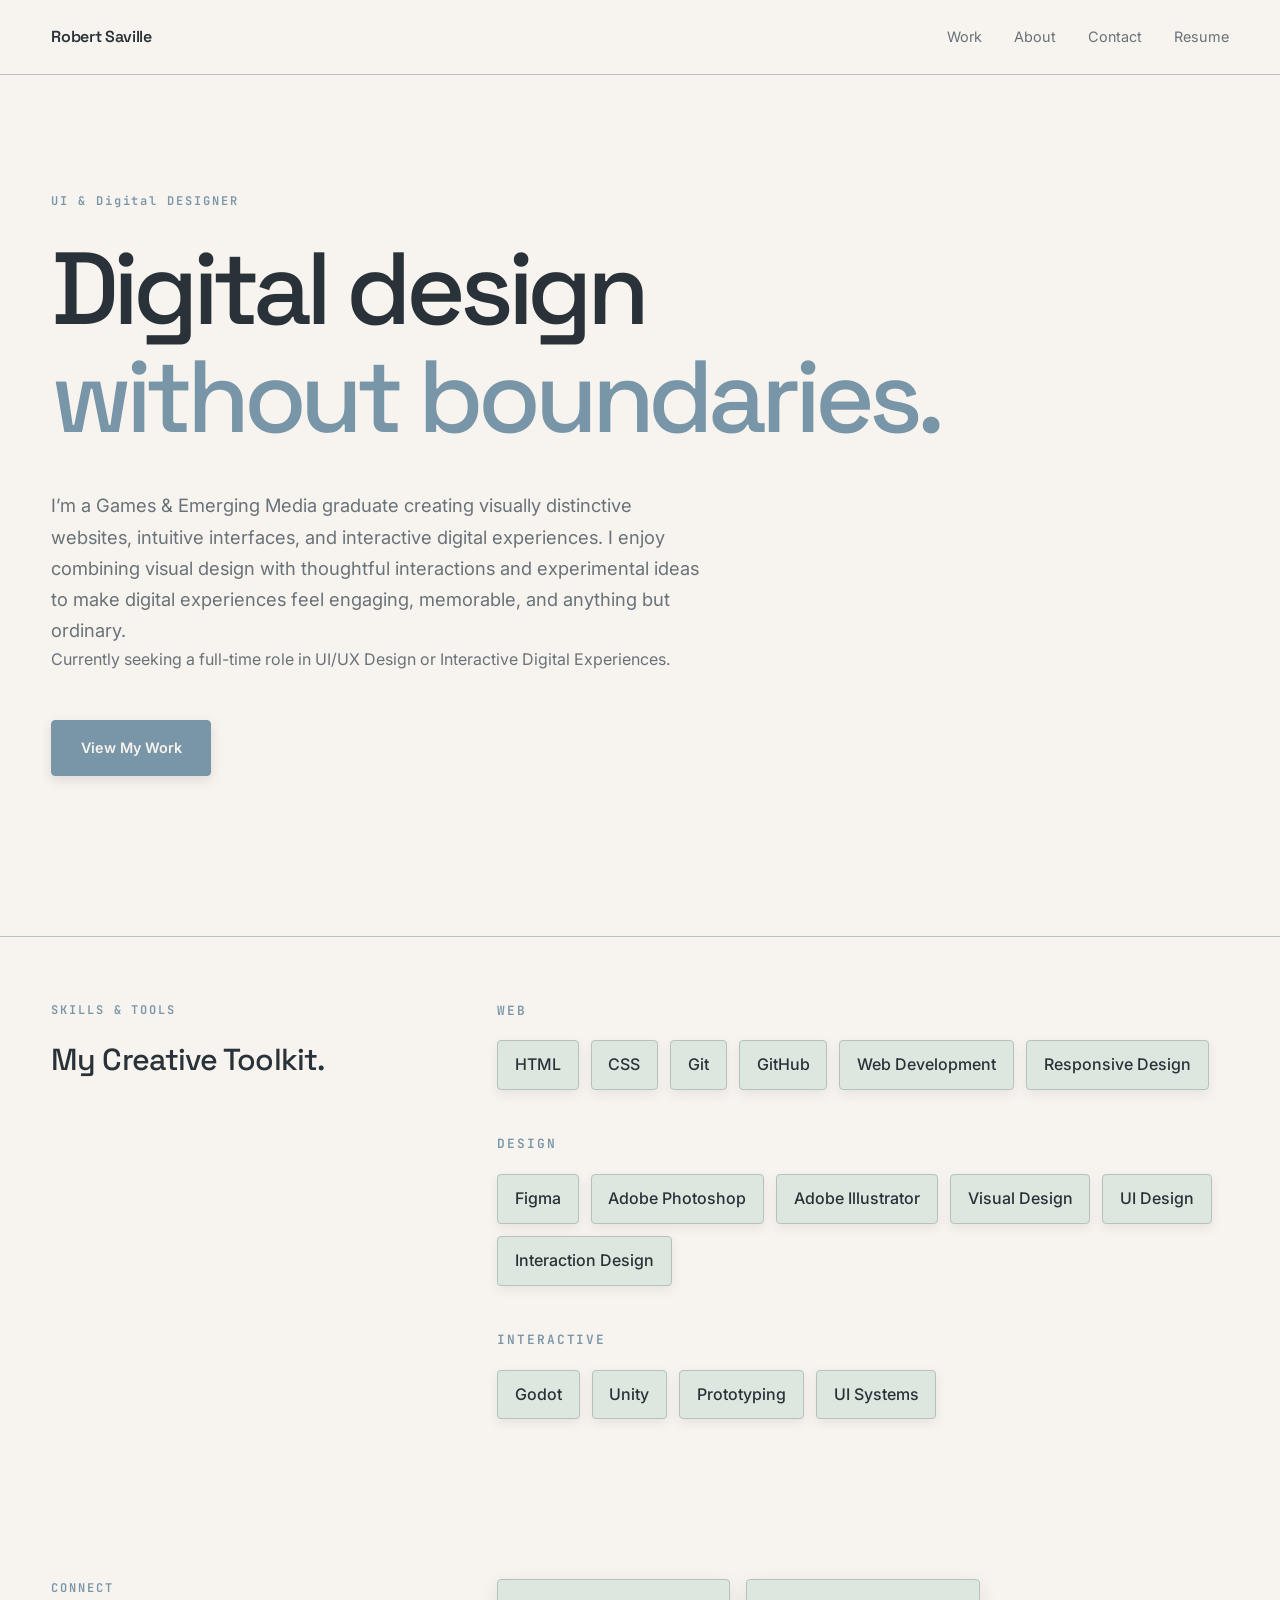
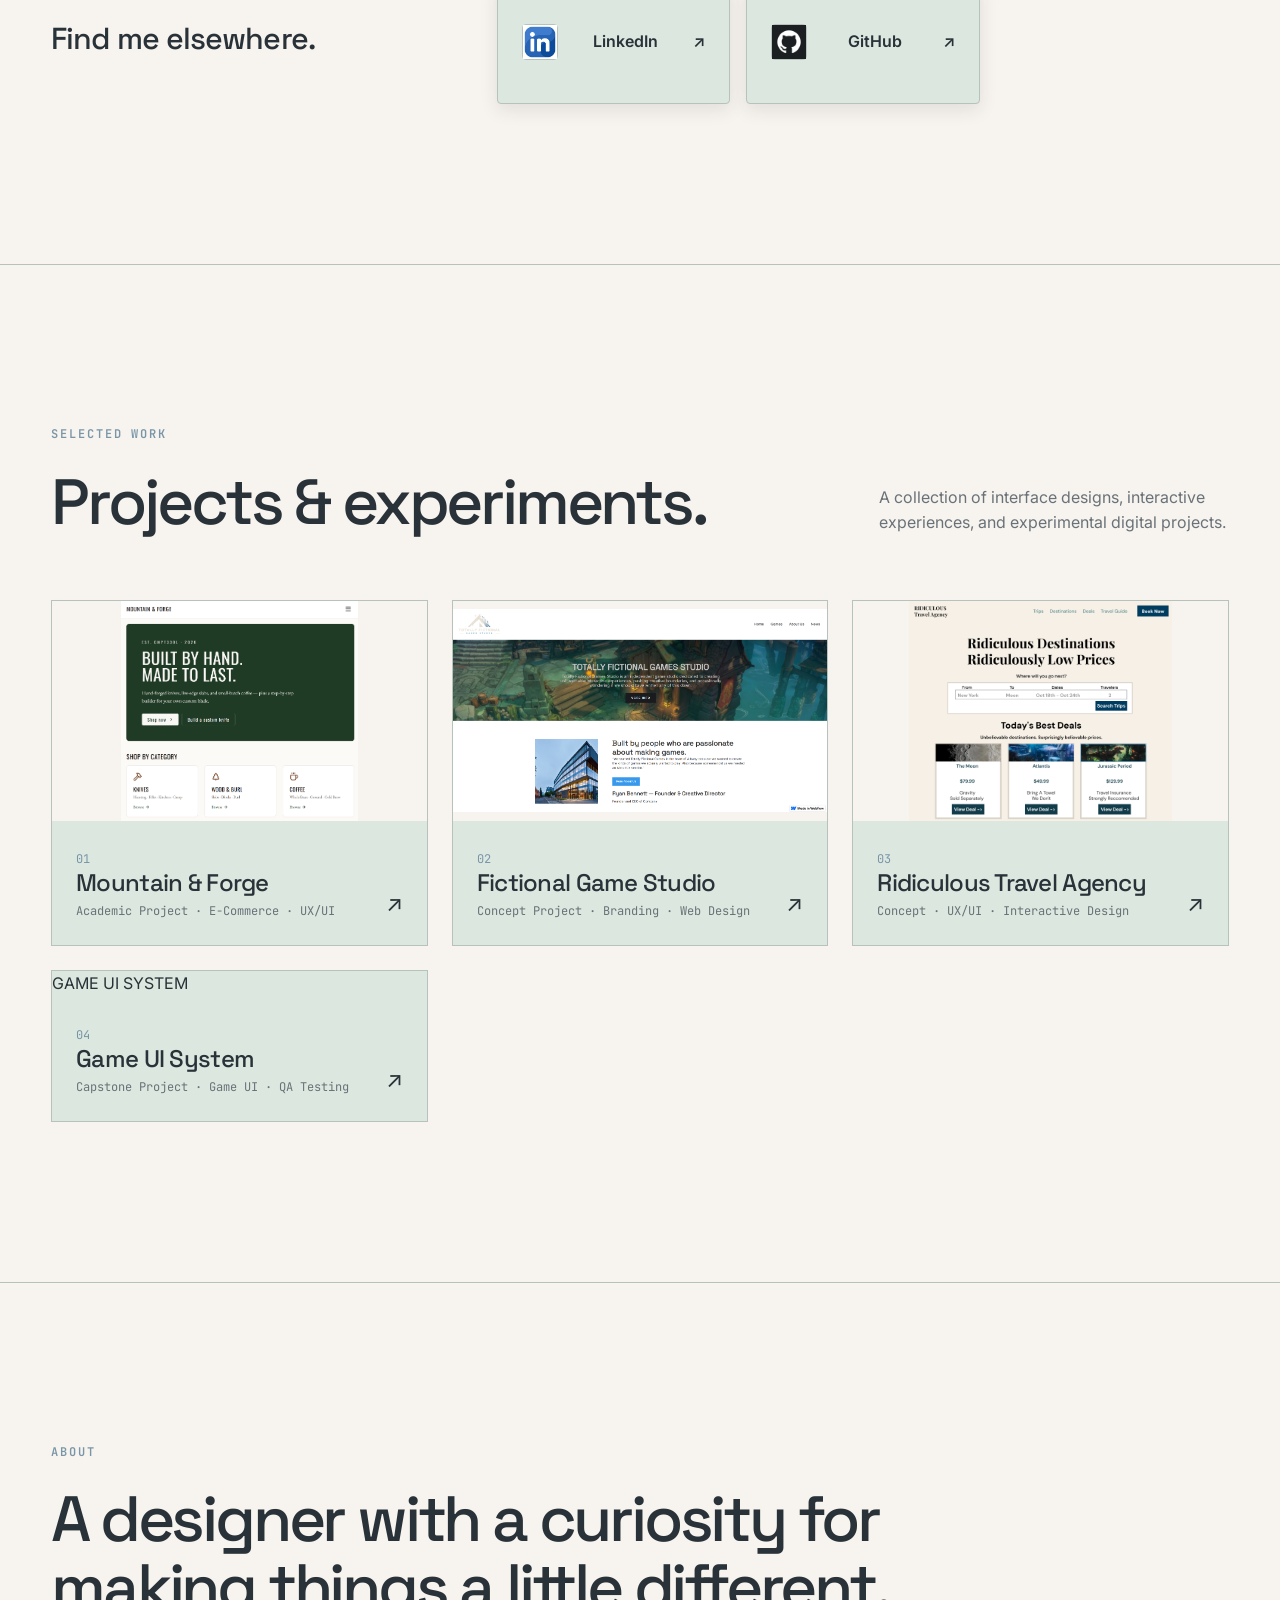
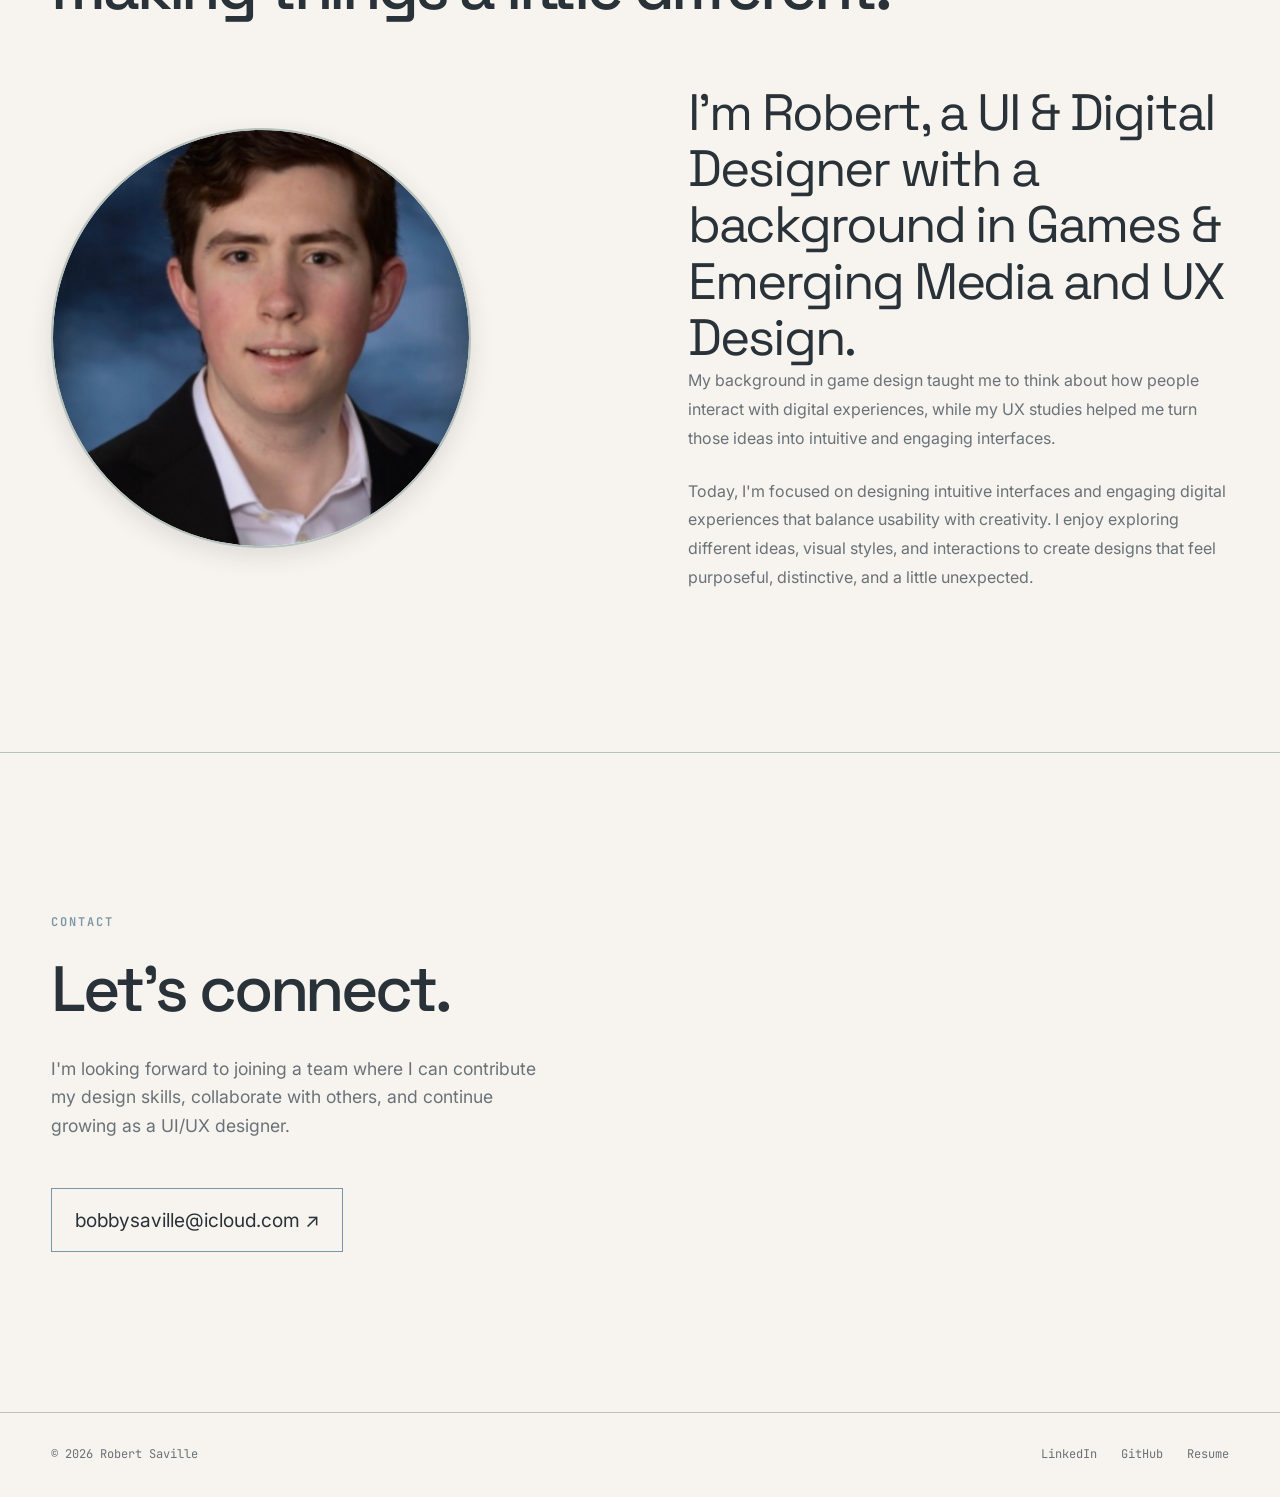
==== commit 5f832663: "update" ====
--- a/index.html
+++ b/index.html
@@ -422,7 +422,7 @@
                 <a href="projects/gameuisystem.html"
                    class="project-card">
 
-                    <div class="work-project-image placeholder-upcoming">
+                    <div class="../assets/images/gameuisystem/Screenshot 2026-11-02 143950.png">
                         <span>GAME UI SYSTEM</span>
                     </div>
 
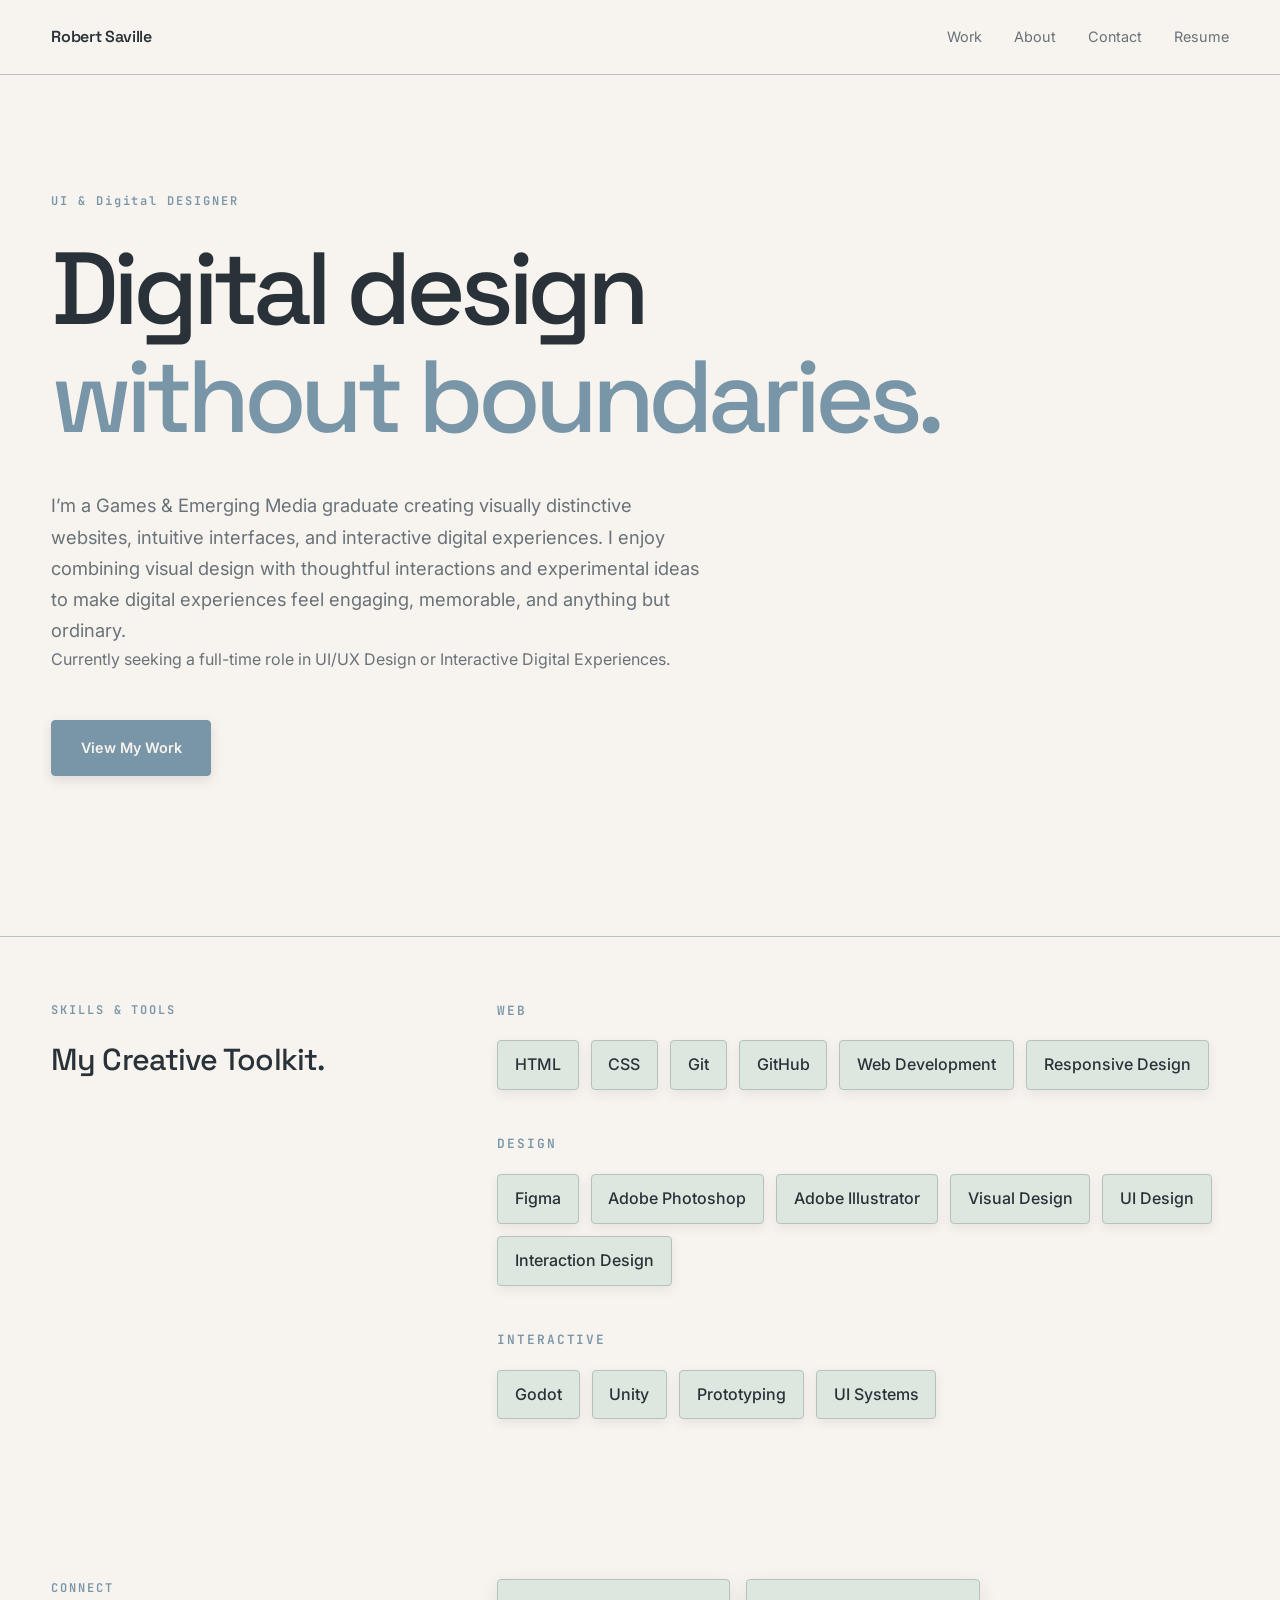
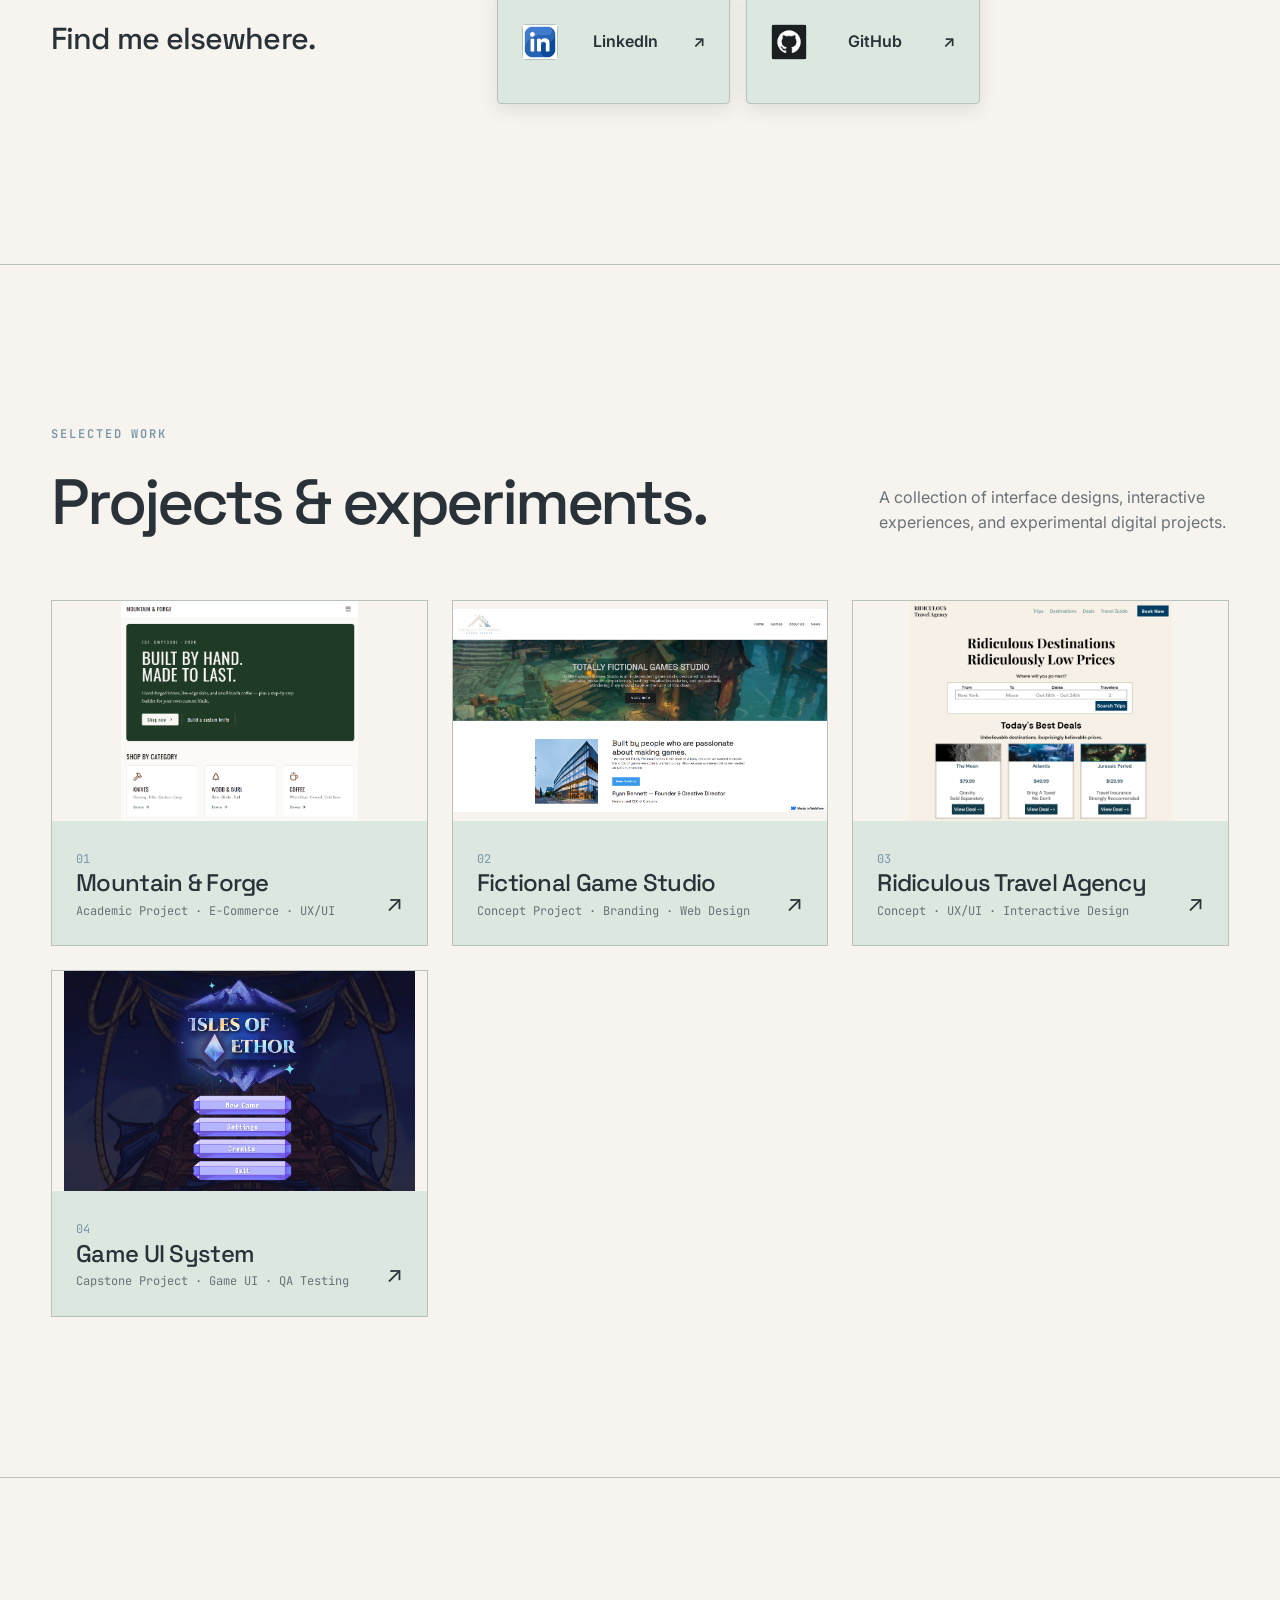
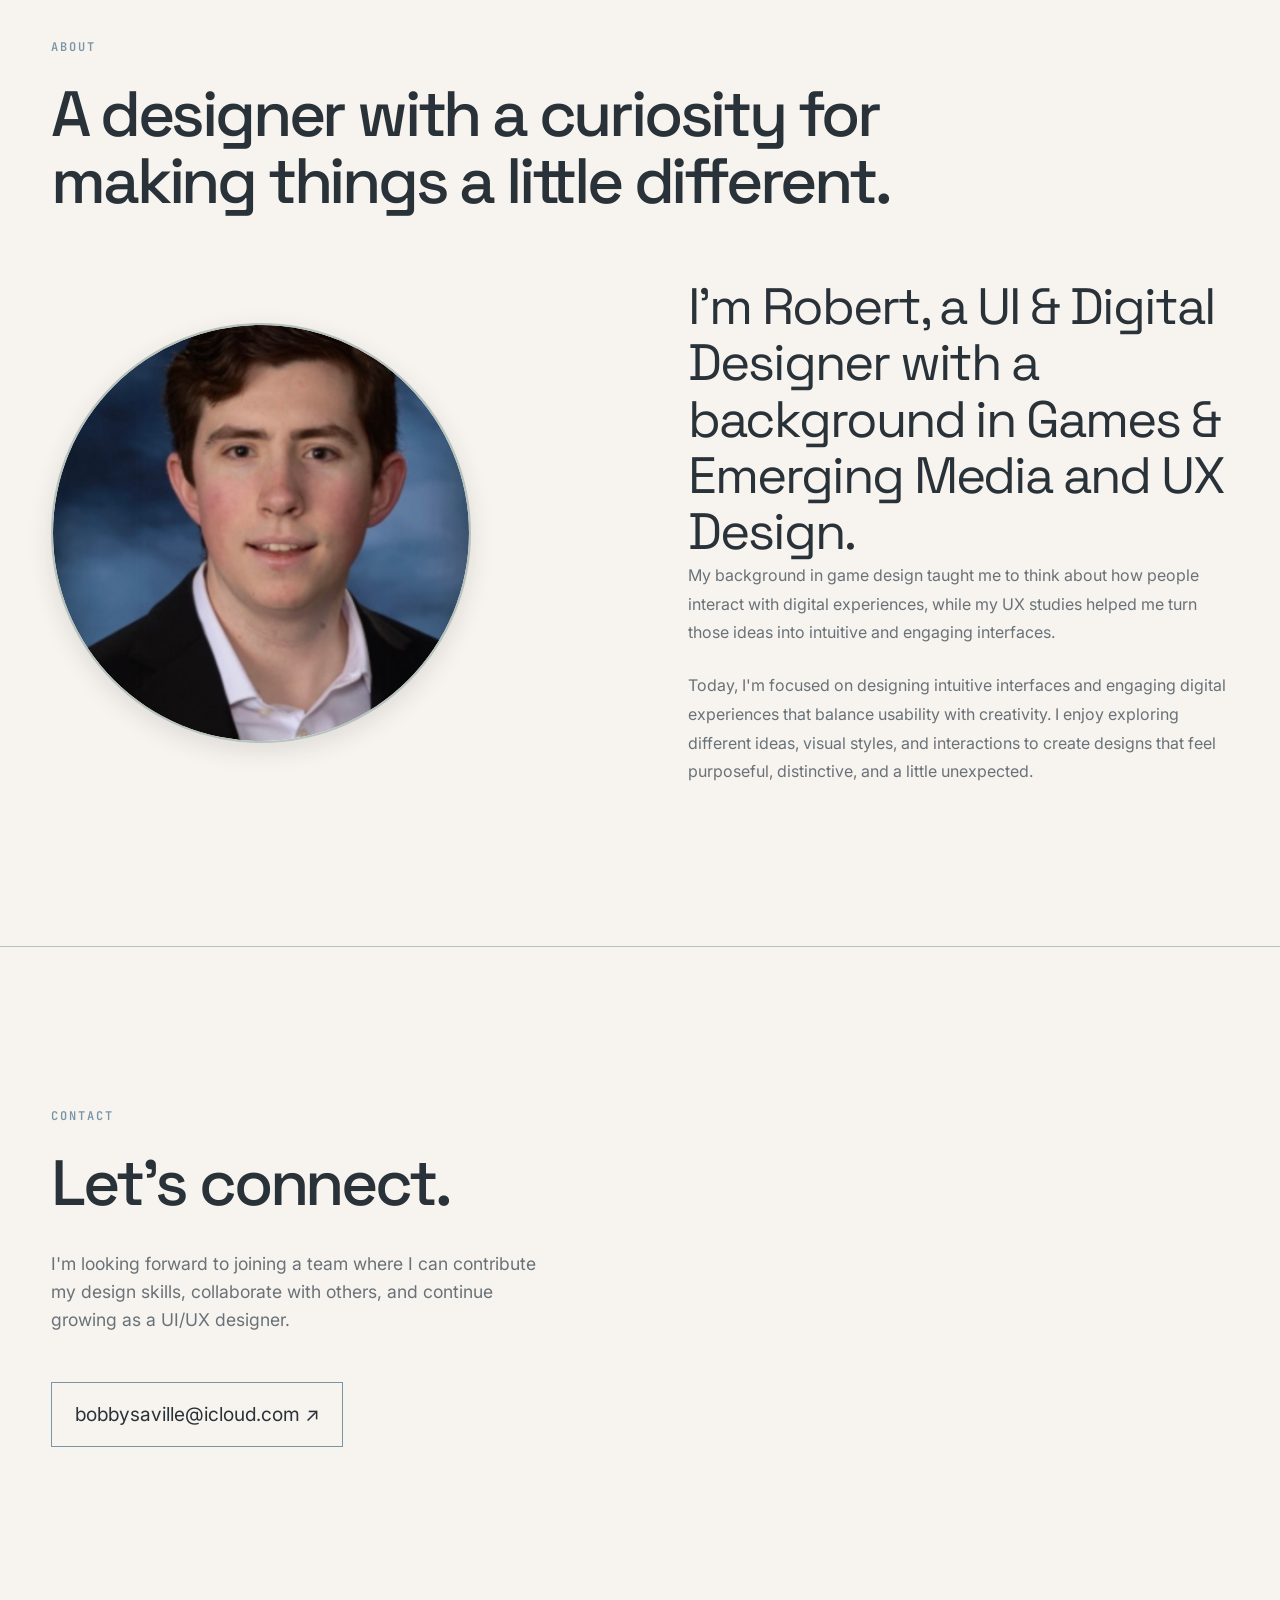
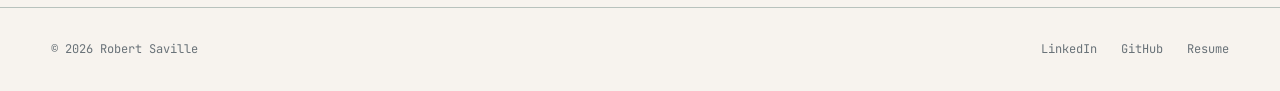
==== commit 19cc6097: "update images" ====
--- a/index.html
+++ b/index.html
@@ -422,8 +422,12 @@
                 <a href="projects/gameuisystem.html"
                    class="project-card">
 
-                    <div class="../assets/images/gameuisystem/Screenshot 2026-11-02 143950.png">
-                        <span>GAME UI SYSTEM</span>
+                    <div class="work-project-image">
+                        <img
+                            src="assets/images/gameuisystem/Screenshot 2026-11-02 143950.png"
+                            alt="Isles of Ethor title screen"
+                            loading="lazy"
+                        >
                     </div>
 
                     <div class="project-info">
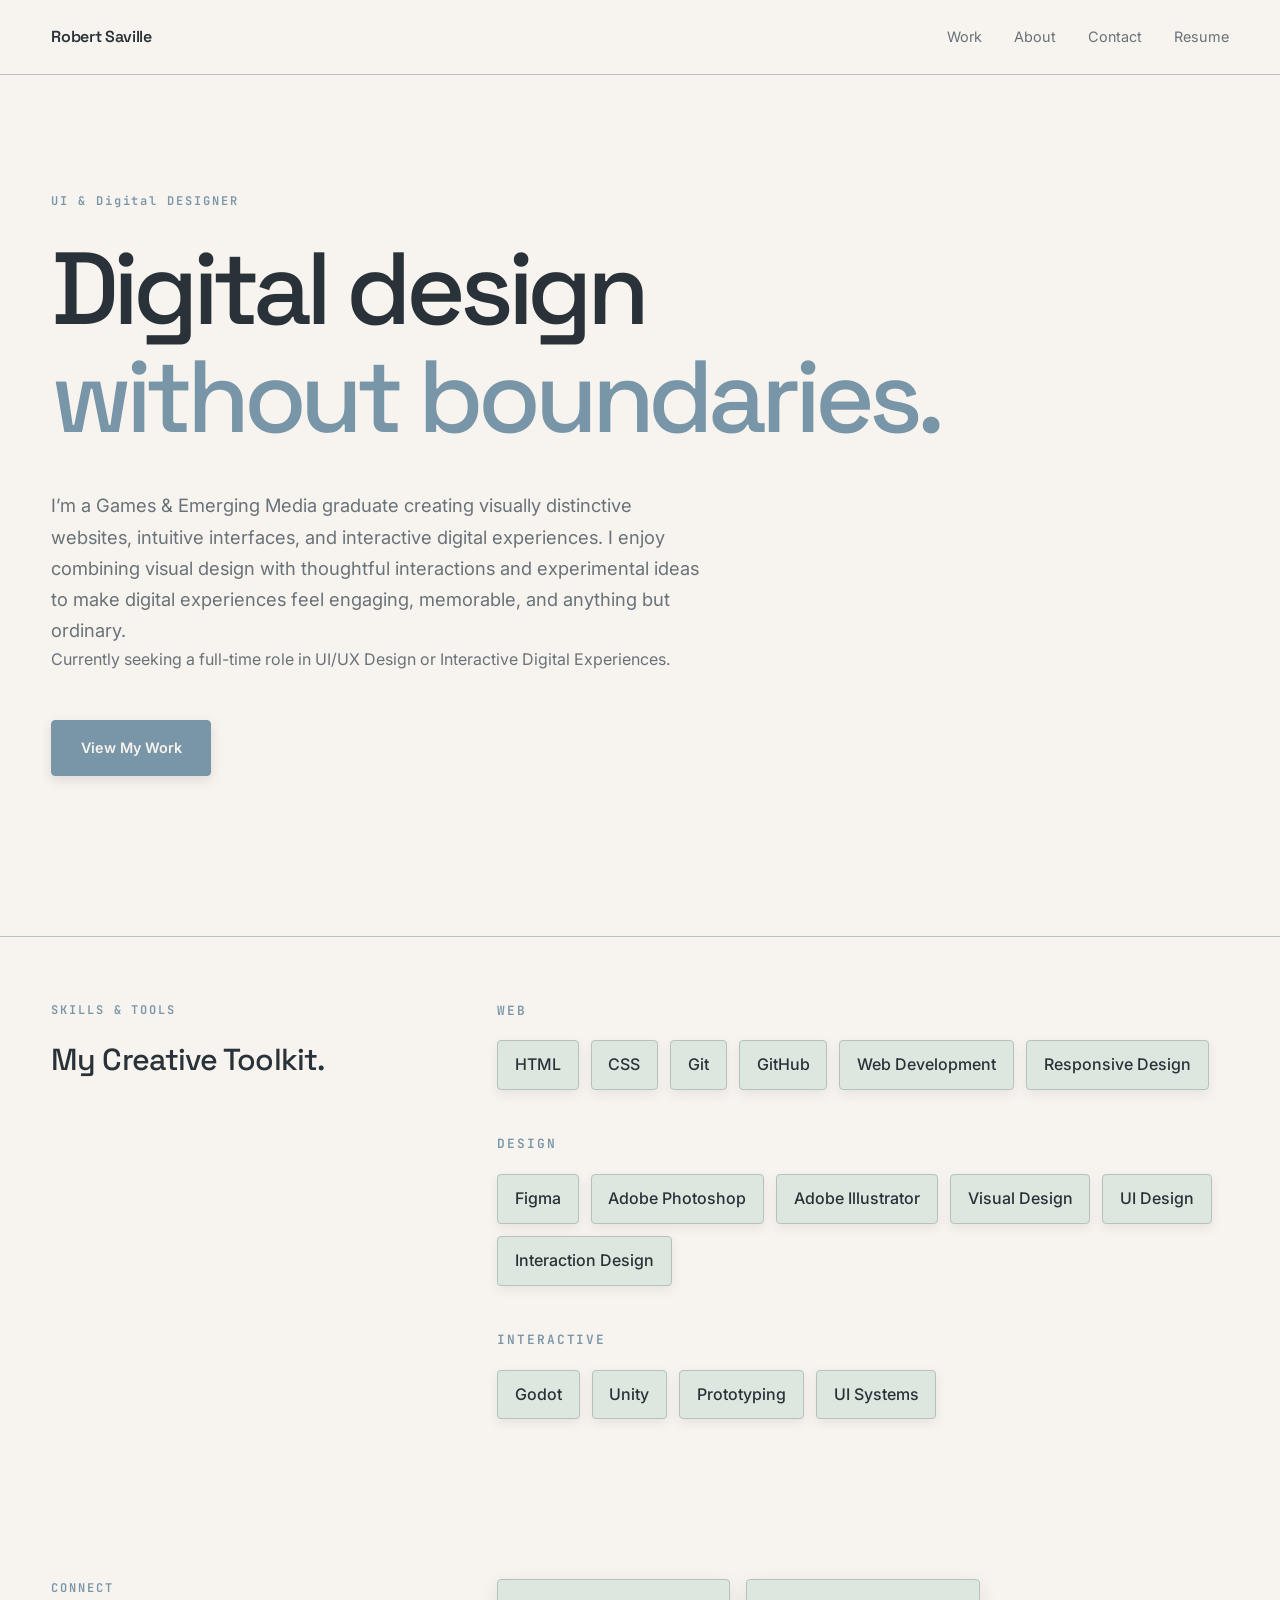
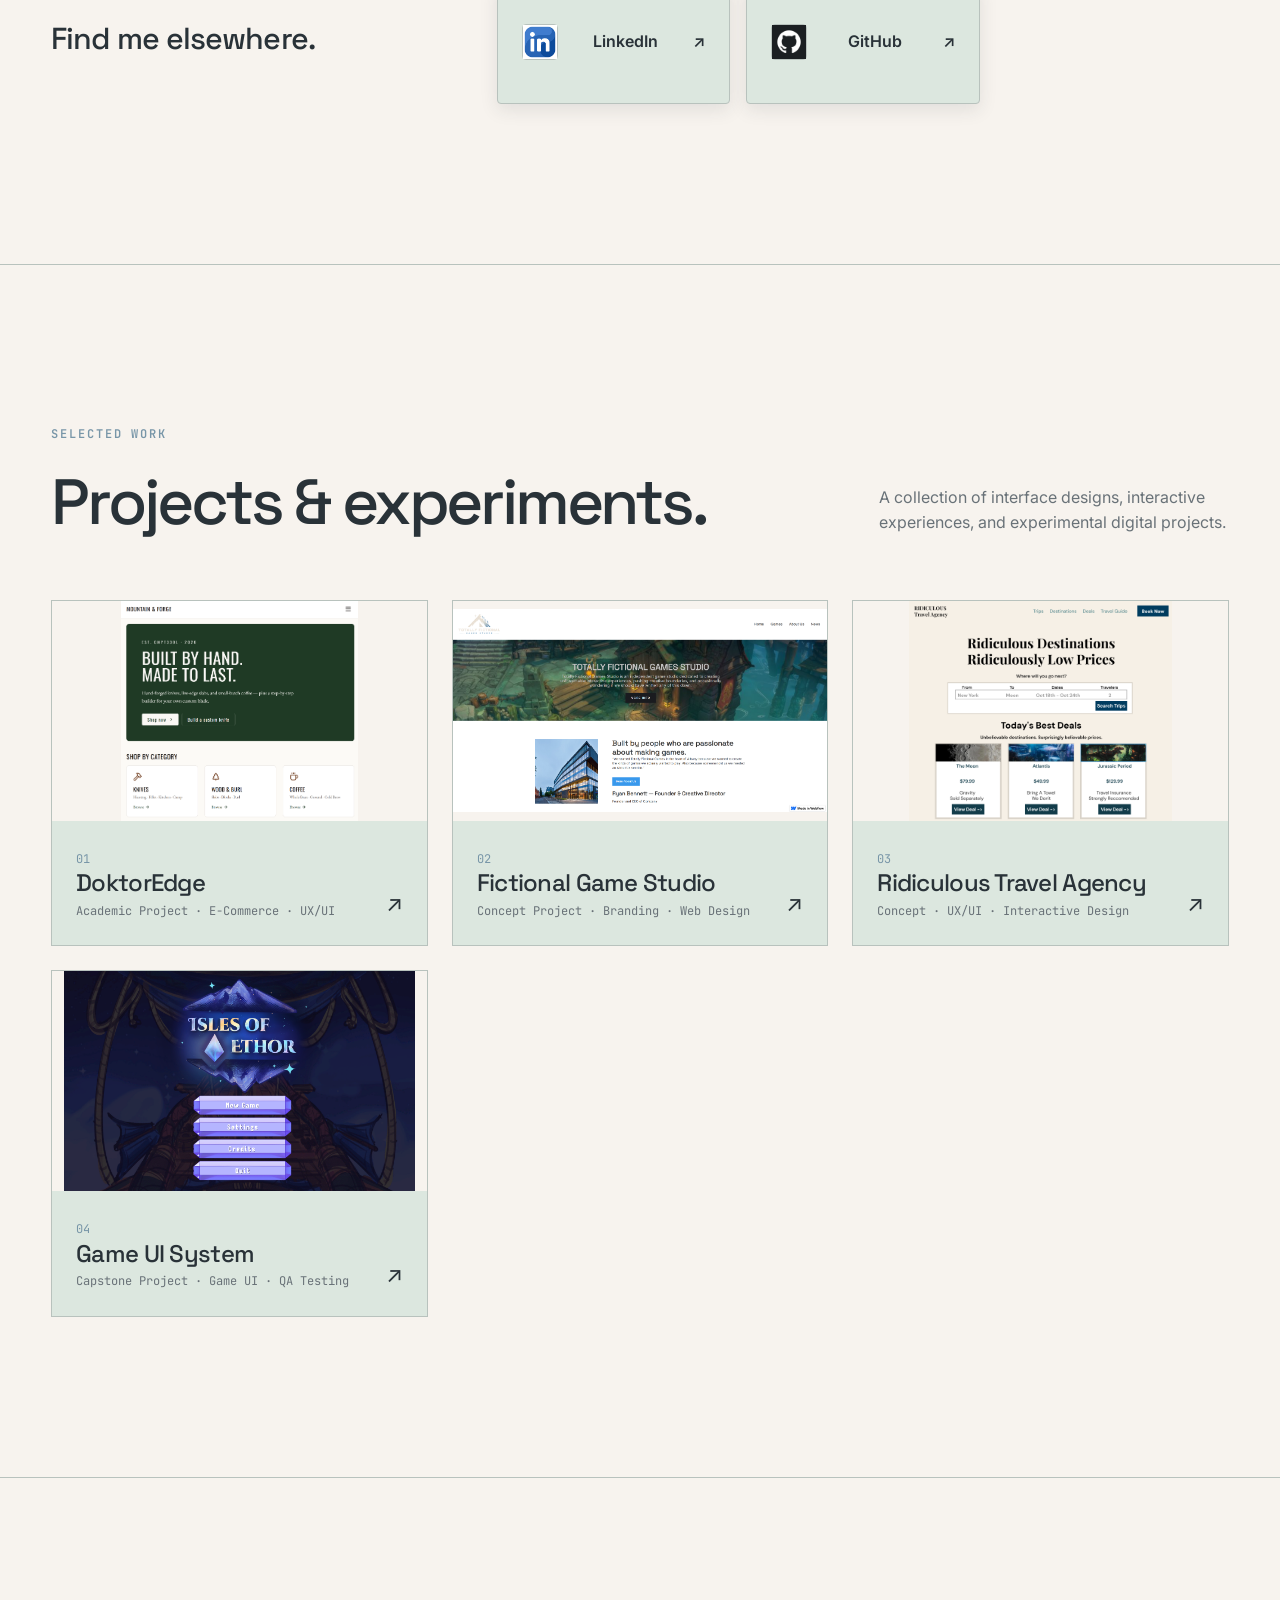
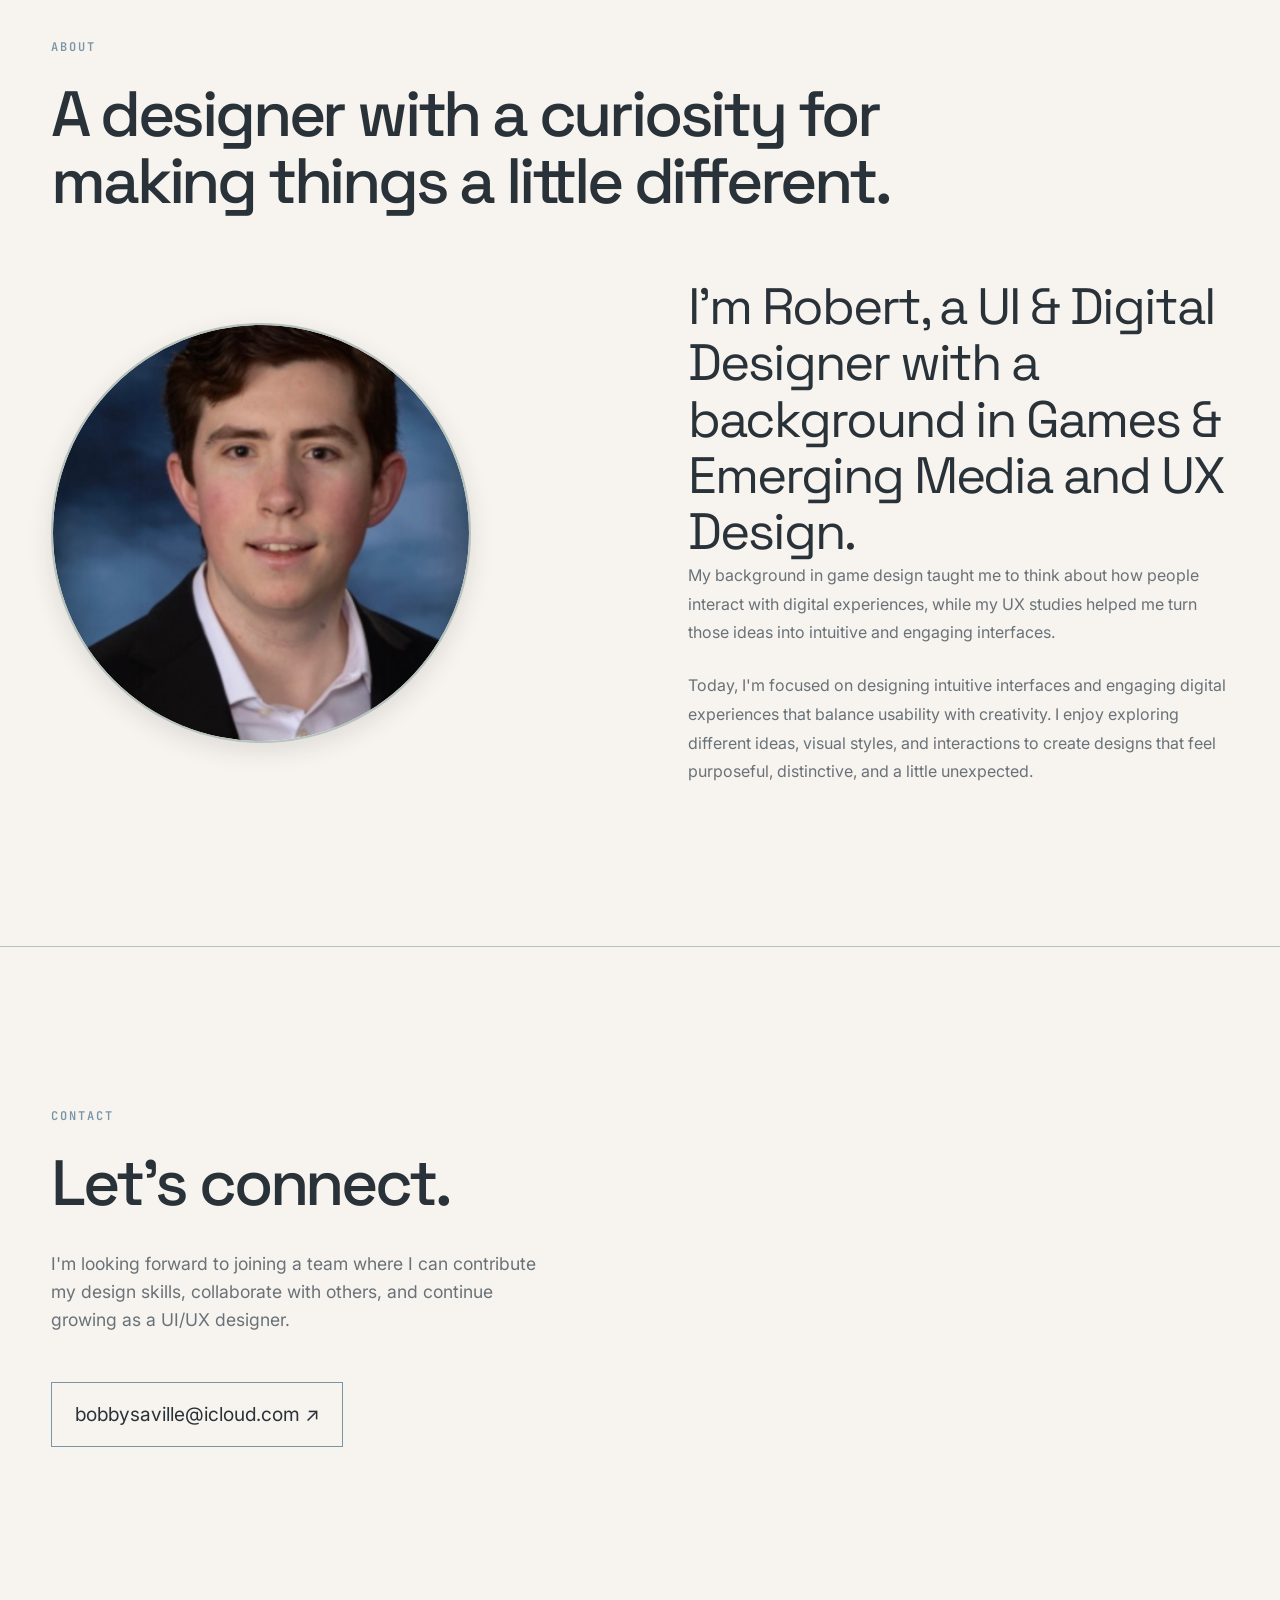
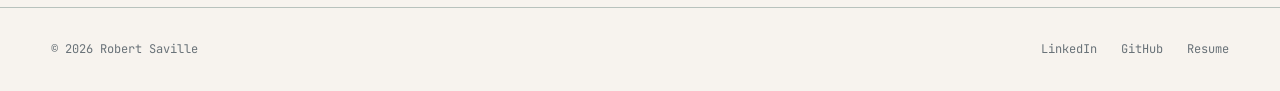
==== commit e8434554: "update Blacksmith" ====
--- a/index.html
+++ b/index.html
@@ -254,7 +254,7 @@
             <div class="project-grid">
 
 
-                <!-- 01 — Mountain & Forge -->
+                <!-- 01 — DoktorEdge -->
 
                 <a href="projects/blacksmith.html"
                    class="project-card">
@@ -262,7 +262,7 @@
                     <div class="work-project-image">
                         <img
                             src="assets/images/blacksmith/Screenshot 2026-09-09 153713.png"
-                            alt="Mountain & Forge blacksmith website"
+                            alt="DoktorEdge blacksmith website"
                         >
                     </div>
 
@@ -275,7 +275,7 @@
                             </span>
 
                             <h3>
-                                Mountain & Forge
+                                DoktorEdge
                             </h3>
 
                             <p>
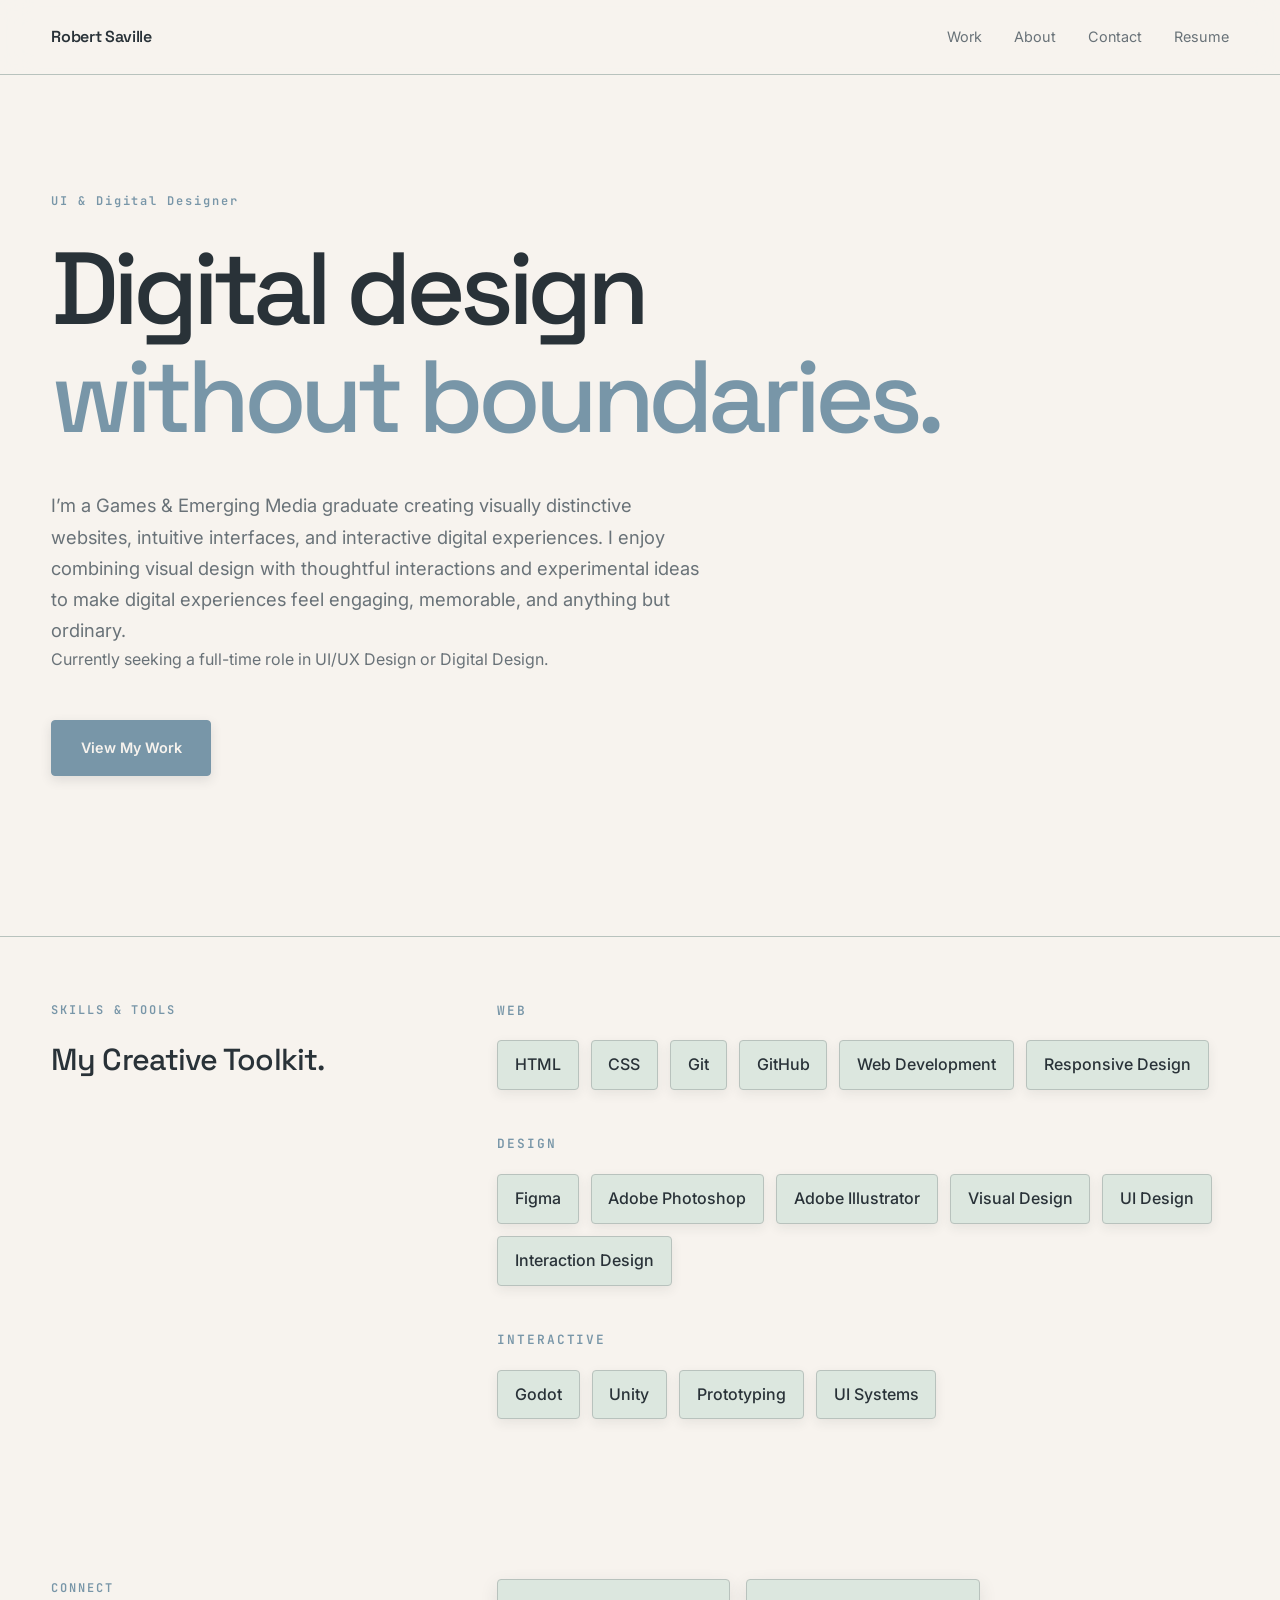
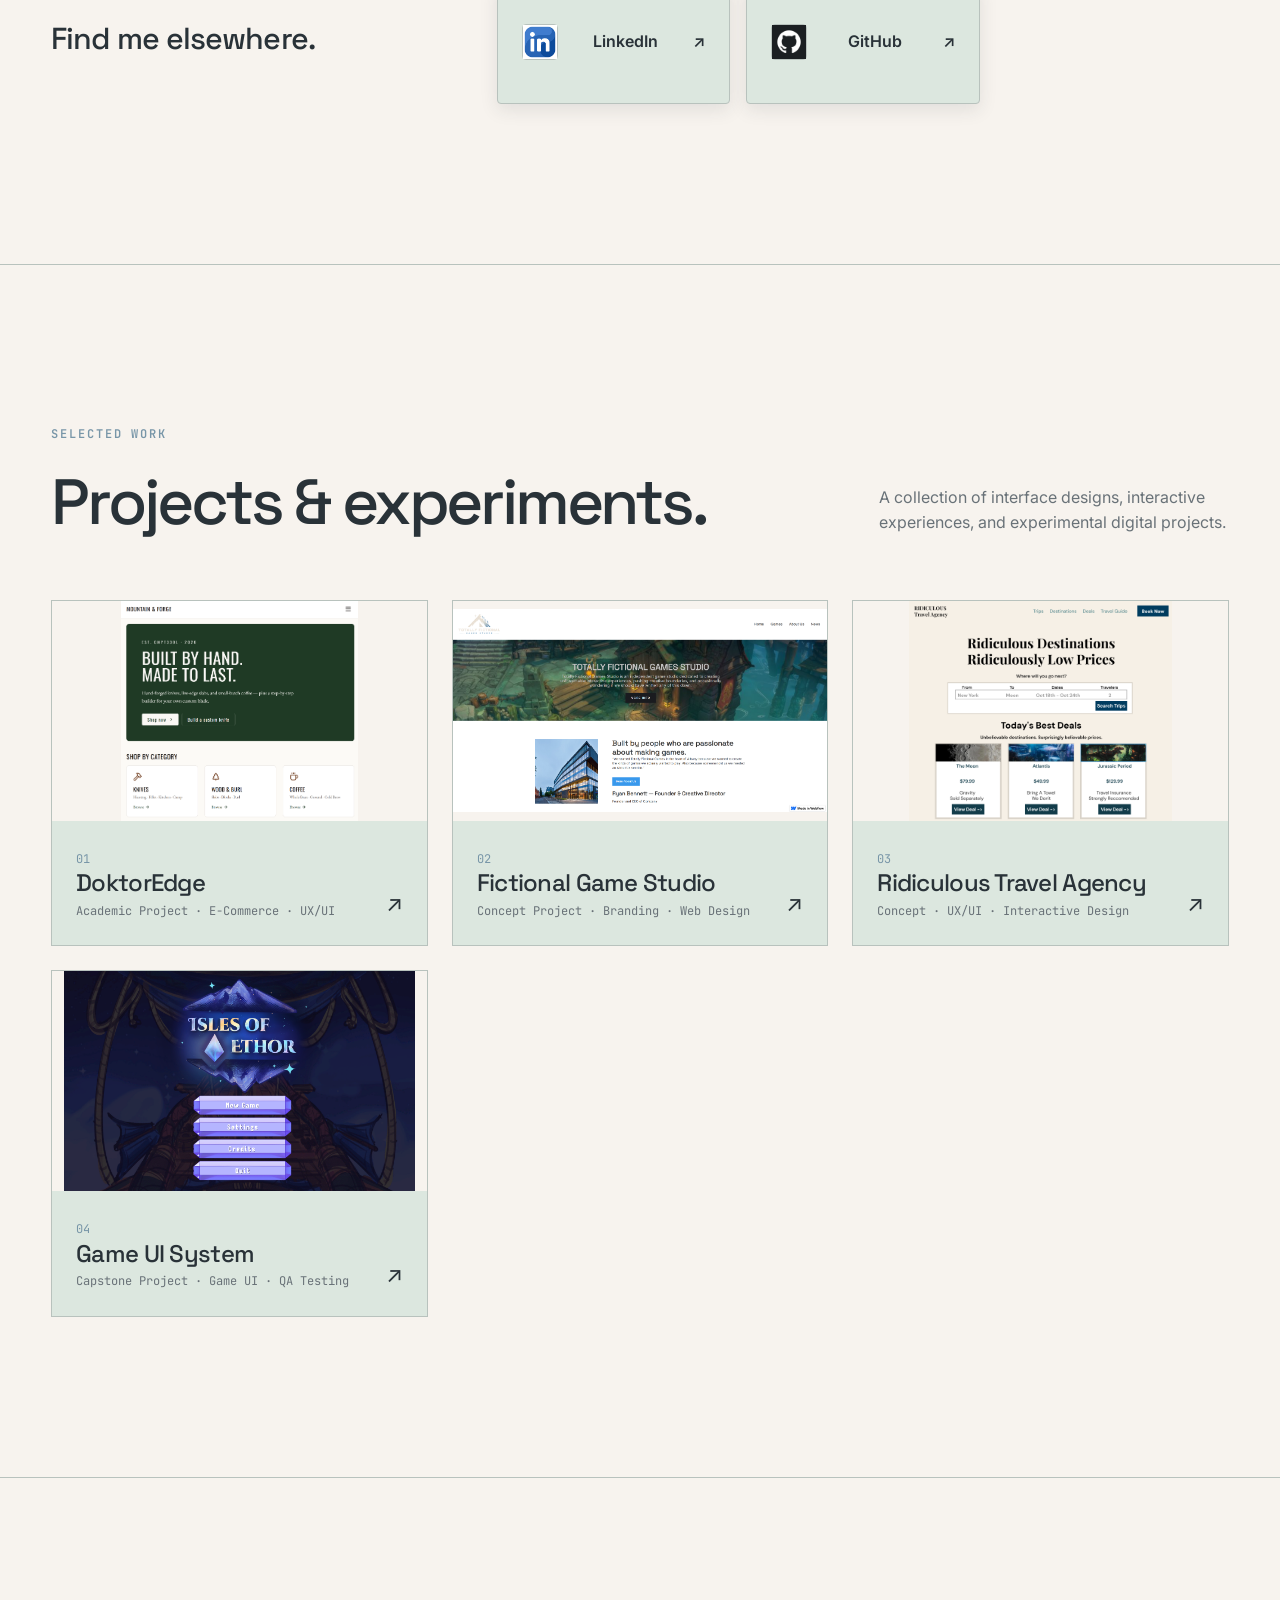
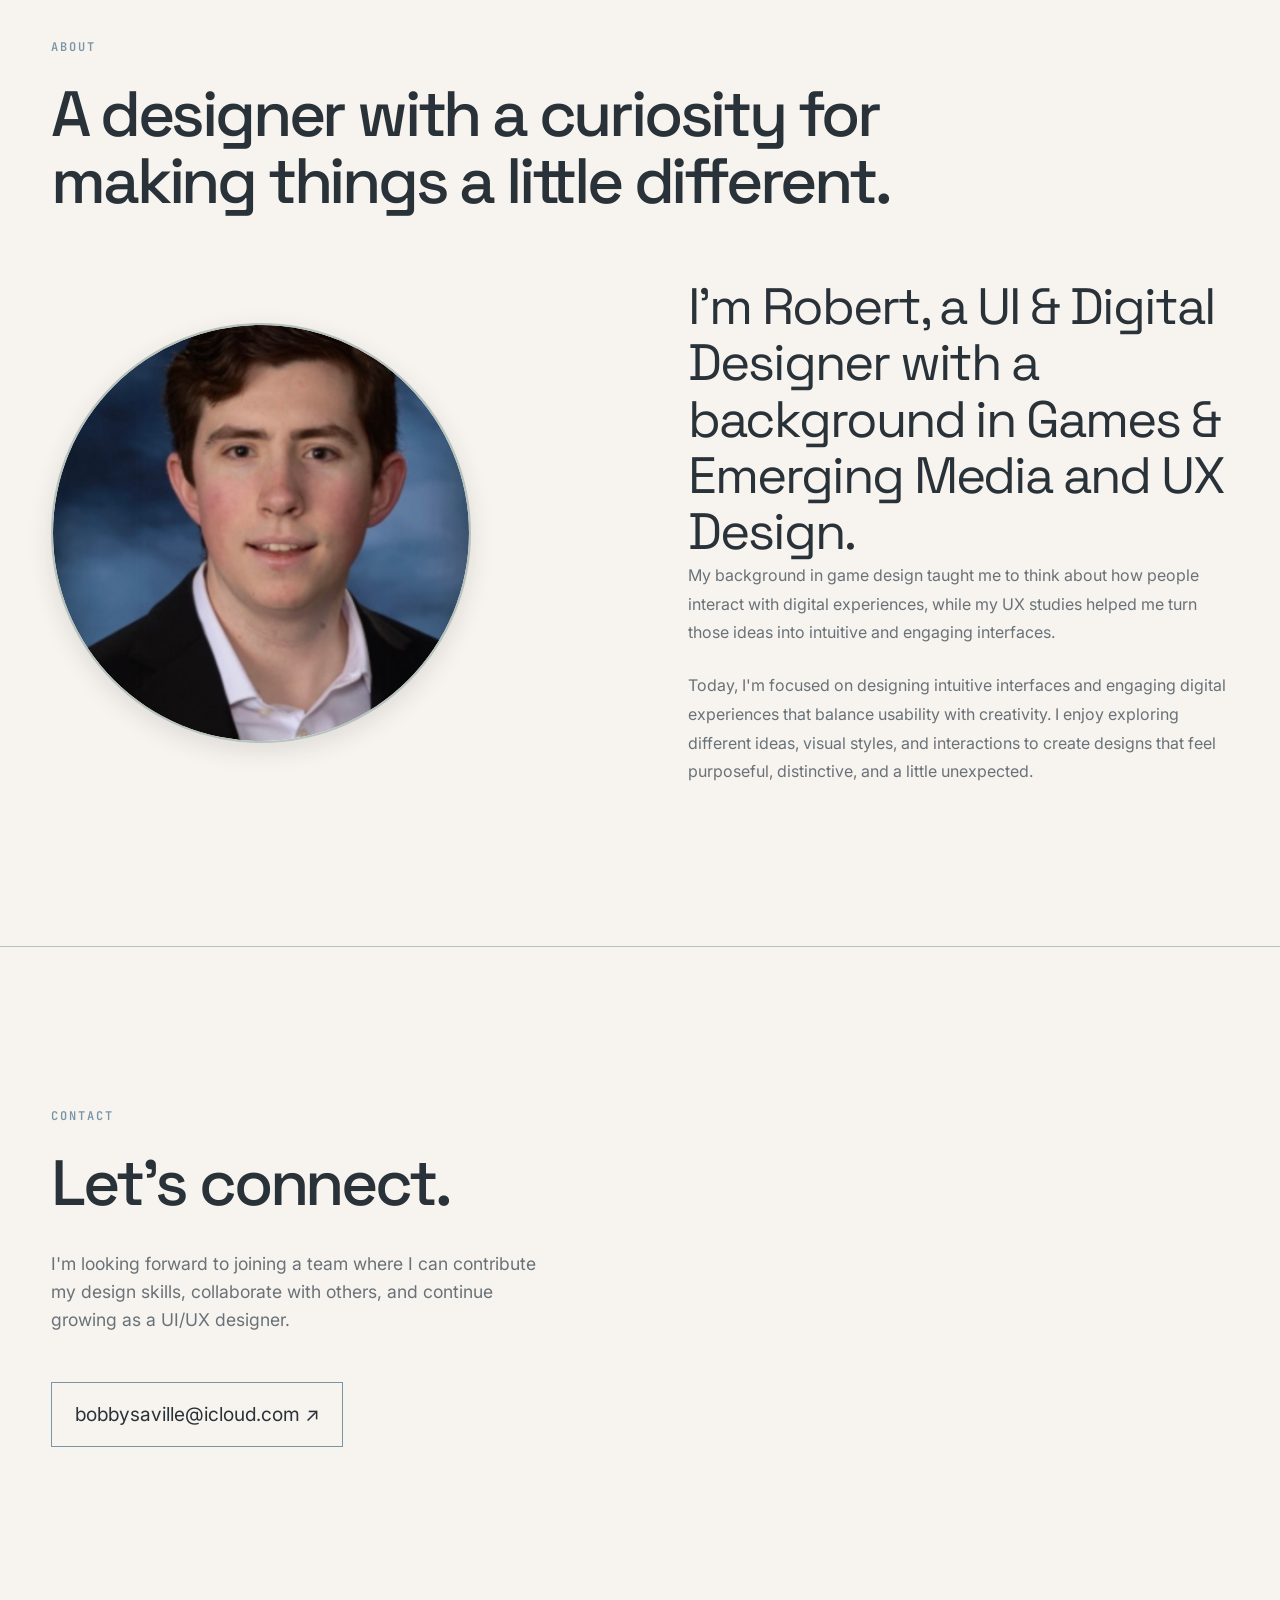
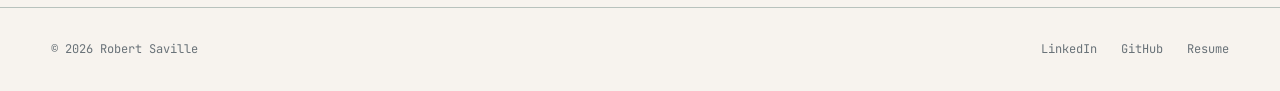
==== commit 7d997f12: "update site" ====
--- a/index.html
+++ b/index.html
@@ -45,7 +45,7 @@
             <div class="hero-content">
 
                 <p class="eyebrow">
-                    UI & Digital DESIGNER
+                    UI & Digital Designer
                 </p>
 
                 <h1>
@@ -61,7 +61,7 @@
                 </p>
 
                 <p class="hero-availability">
-                    Currently seeking a full-time role in UI/UX Design or Interactive Digital Experiences.
+                    Currently seeking a full-time role in UI/UX Design or Digital Design.
                 </p>
 
                 <div class="hero-actions">
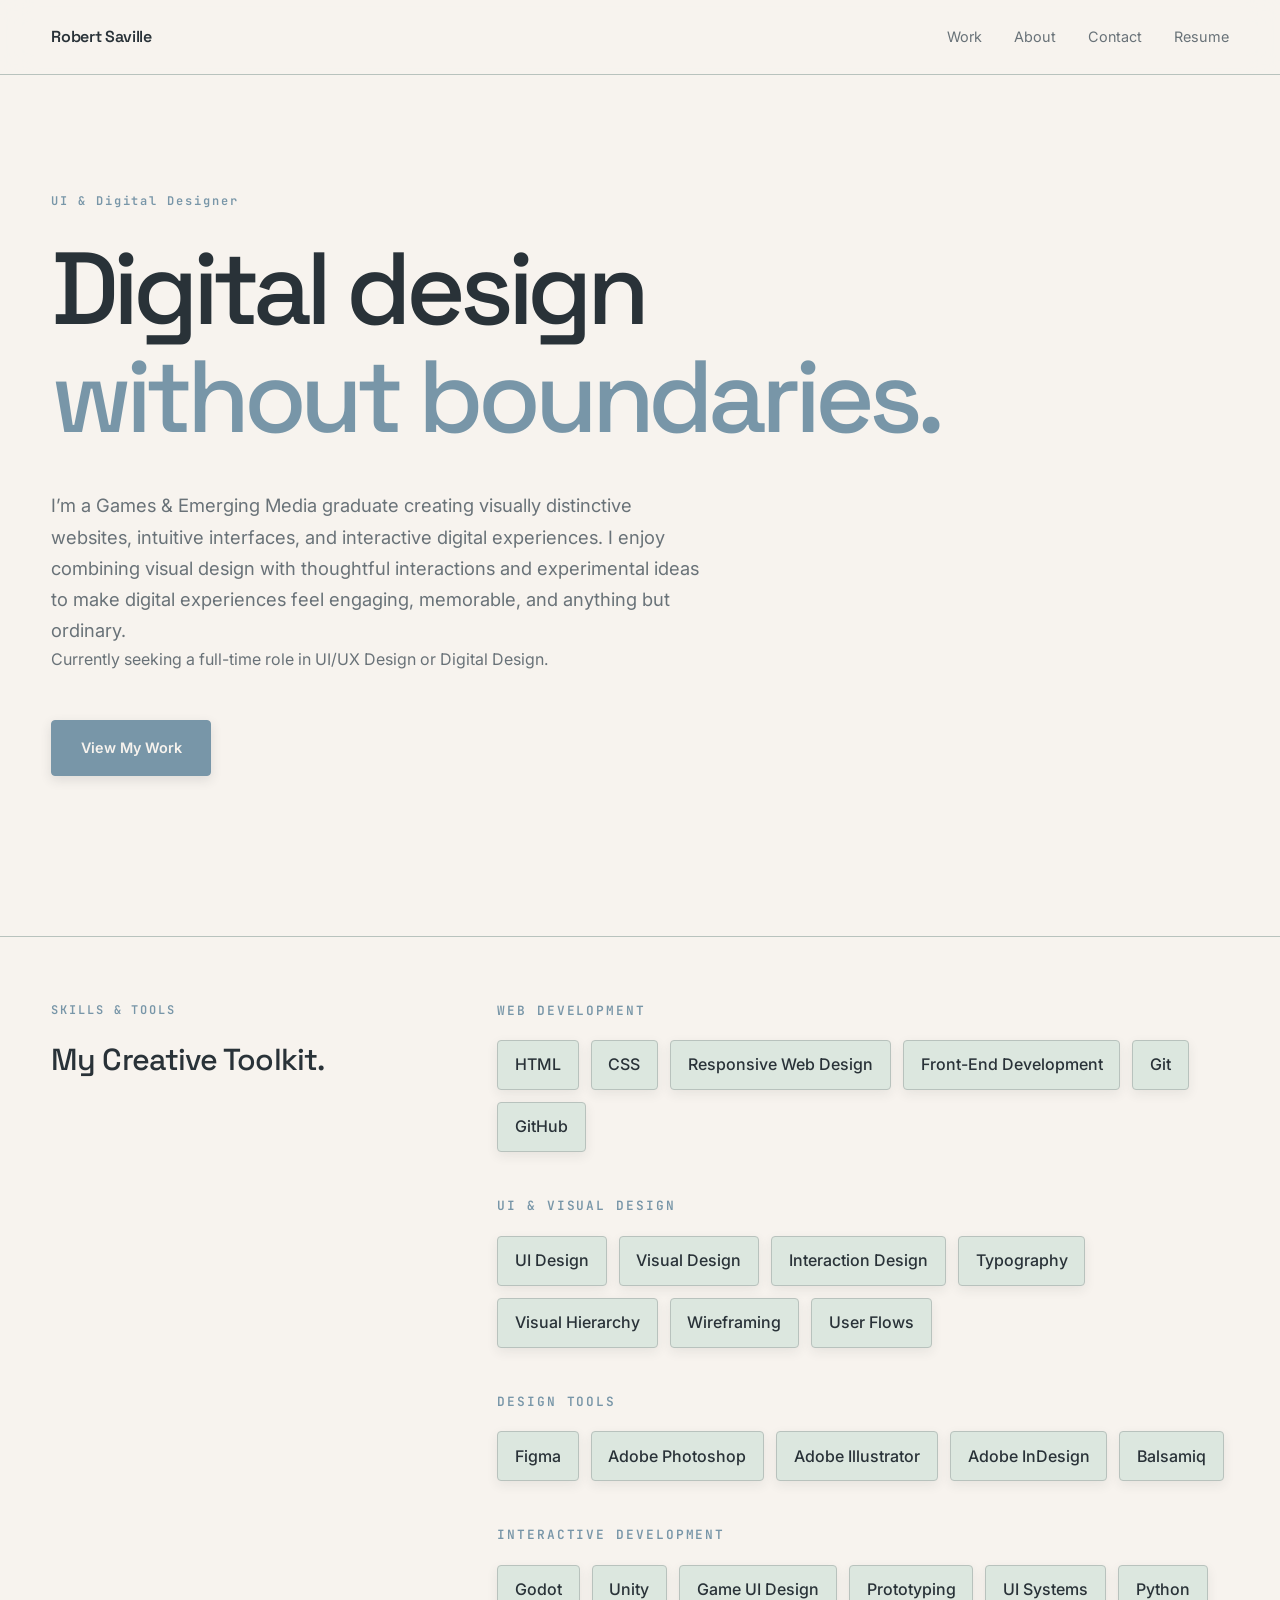
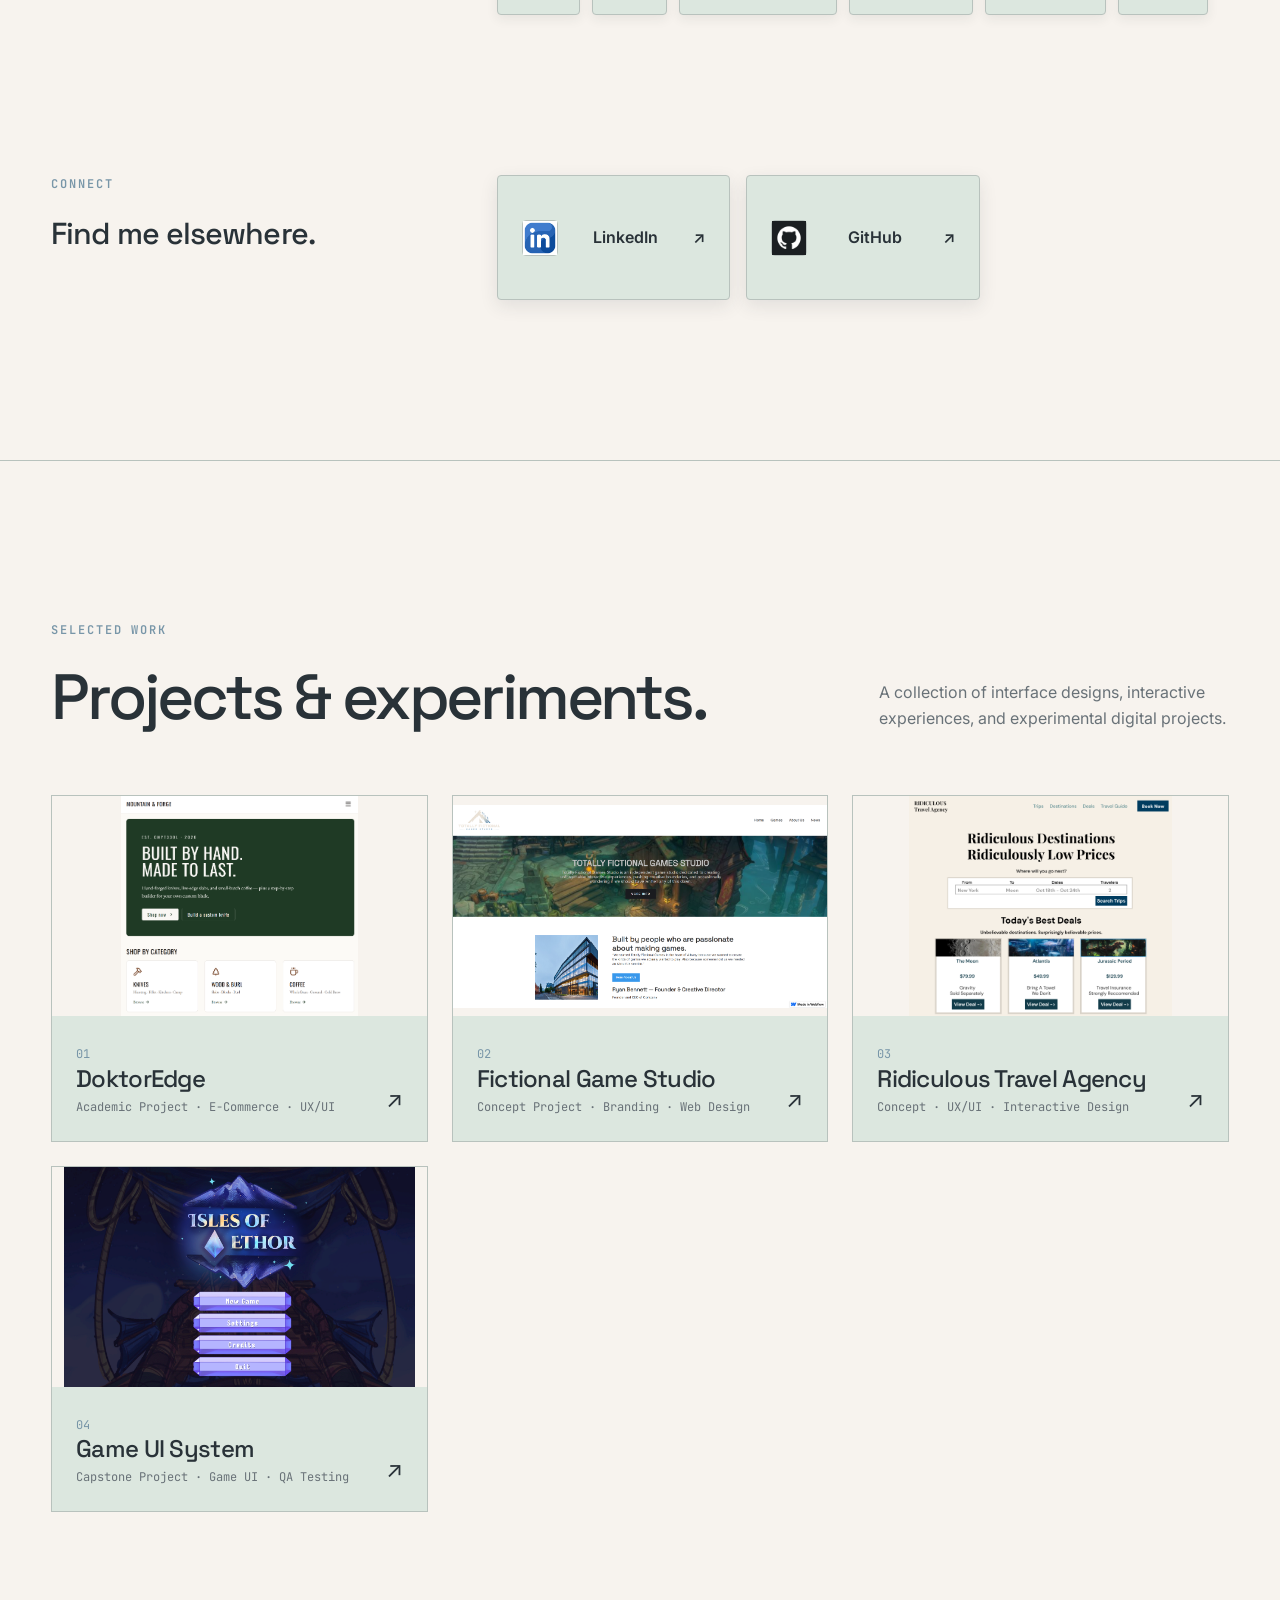
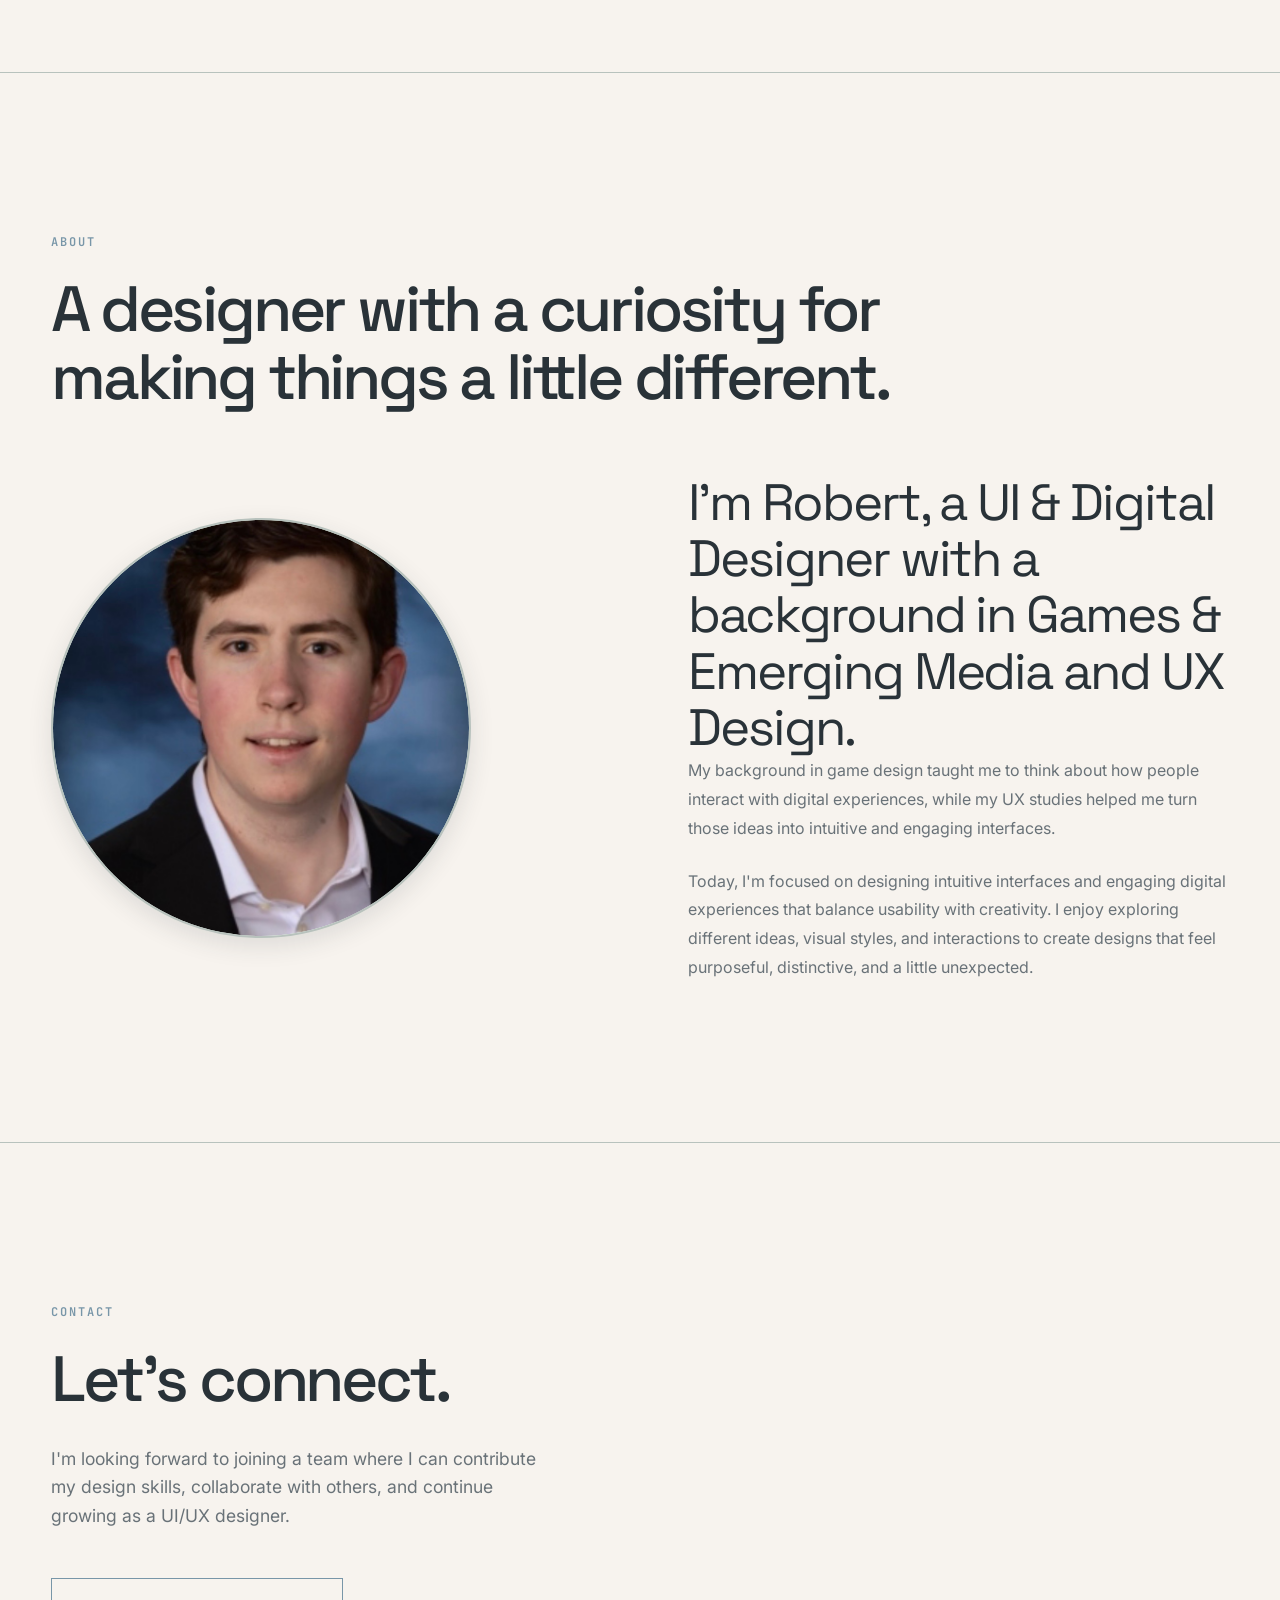
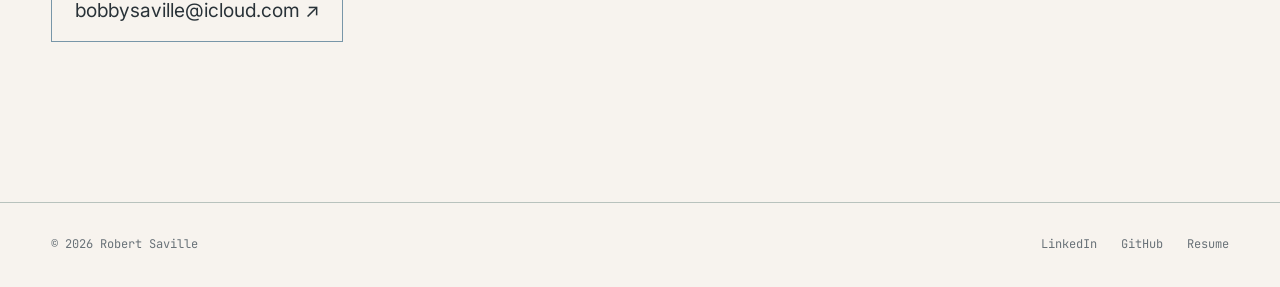
==== commit 09bbc842: "sitewide update" ====
--- a/index.html
+++ b/index.html
@@ -24,8 +24,7 @@
                 <a href="#about">About</a>
                 <a href="#contact">Contact</a>
 
-                <a href="assets/Docs/Robert Saville Resume.docx.pdf"
-                   target="_blank">
+                <a href="assets/Docs/Robert's Resume.docx" target="_blank">
                     Resume
                 </a>
             </div>
@@ -54,9 +53,9 @@
                 </h1>
 
                 <p class="hero-description">
-                    I’m a Games & Emerging Media graduate creating visually distinctive websites, 
-                    intuitive interfaces, and interactive digital experiences. I enjoy combining 
-                    visual design with thoughtful interactions and experimental ideas to make digital 
+                    I’m a Games & Emerging Media graduate creating visually distinctive websites,
+                    intuitive interfaces, and interactive digital experiences. I enjoy combining
+                    visual design with thoughtful interactions and experimental ideas to make digital
                     experiences feel engaging, memorable, and anything but ordinary.
                 </p>
 
@@ -83,6 +82,8 @@
 
         <section class="skills-connect">
 
+            <!-- Skills -->
+
             <div class="skills">
 
                 <div class="skills-label">
@@ -100,53 +101,81 @@
 
                 <div class="skills-list">
 
+                    <!-- Web Development -->
+
                     <div class="skill-category">
 
                         <span class="skill-category-title">
-                            WEB
+                            WEB DEVELOPMENT
                         </span>
 
                         <div class="skill-tags">
                             <span>HTML</span>
                             <span>CSS</span>
+                            <span>Responsive Web Design</span>
+                            <span>Front-End Development</span>
                             <span>Git</span>
                             <span>GitHub</span>
-                            <span>Web Development</span>
-                            <span>Responsive Design</span>
-                        </div>
-
-                    </div>
-
+                        </div>
+
+                    </div>
+
+
+                    <!-- UI & Visual Design -->
 
                     <div class="skill-category">
 
                         <span class="skill-category-title">
-                            DESIGN
+                            UI & VISUAL DESIGN
+                        </span>
+
+                        <div class="skill-tags">
+                            <span>UI Design</span>
+                            <span>Visual Design</span>
+                            <span>Interaction Design</span>
+                            <span>Typography</span>
+                            <span>Visual Hierarchy</span>
+                            <span>Wireframing</span>
+                            <span>User Flows</span>
+                        </div>
+
+                    </div>
+
+
+                    <!-- Design Tools -->
+
+                    <div class="skill-category">
+
+                        <span class="skill-category-title">
+                            DESIGN TOOLS
                         </span>
 
                         <div class="skill-tags">
                             <span>Figma</span>
                             <span>Adobe Photoshop</span>
                             <span>Adobe Illustrator</span>
-                            <span>Visual Design</span>
-                            <span>UI Design</span>
-                            <span>Interaction Design</span>
-                        </div>
-
-                    </div>
-
+                            <span>Adobe InDesign</span>
+                            <span>Balsamiq</span>
+                        </div>
+
+                    </div>
+
+
+                    <!-- Interactive Development -->
 
                     <div class="skill-category">
 
                         <span class="skill-category-title">
-                            INTERACTIVE
+                            INTERACTIVE DEVELOPMENT
                         </span>
 
                         <div class="skill-tags">
                             <span>Godot</span>
                             <span>Unity</span>
+                            <span>Game UI Design</span>
                             <span>Prototyping</span>
                             <span>UI Systems</span>
+                            <span>Python</span>
                         </div>
 
                     </div>
@@ -244,7 +273,7 @@
                 </div>
 
                 <p>
-                    A collection of interface designs, interactive experiences, 
+                    A collection of interface designs, interactive experiences,
                     and experimental digital projects.
                 </p>
 
@@ -626,10 +655,10 @@
                         </p>
 
                         <p>
-                            Today, I'm focused on designing intuitive interfaces 
-                            and engaging digital experiences that balance usability 
-                            with creativity. I enjoy exploring different ideas, visual 
-                            styles, and interactions to create designs that feel purposeful, 
+                            Today, I'm focused on designing intuitive interfaces
+                            and engaging digital experiences that balance usability
+                            with creativity. I enjoy exploring different ideas, visual
+                            styles, and interactions to create designs that feel purposeful,
                             distinctive, and a little unexpected.
                         </p>
 
@@ -657,8 +686,8 @@
             </h2>
 
             <p>
-                I'm looking forward to joining a team where I can 
-                contribute my design skills, collaborate with others, 
+                I'm looking forward to joining a team where I can
+                contribute my design skills, collaborate with others,
                 and continue growing as a UI/UX designer.
             </p>
 
@@ -696,7 +725,7 @@
                 GitHub
             </a>
 
-            <a href="assets/Docs/Robert Saville Resume.docx.pdf"
+            <a href="assets/Docs/Robert's Resume.docx"
                target="_blank">
                 Resume
             </a>
